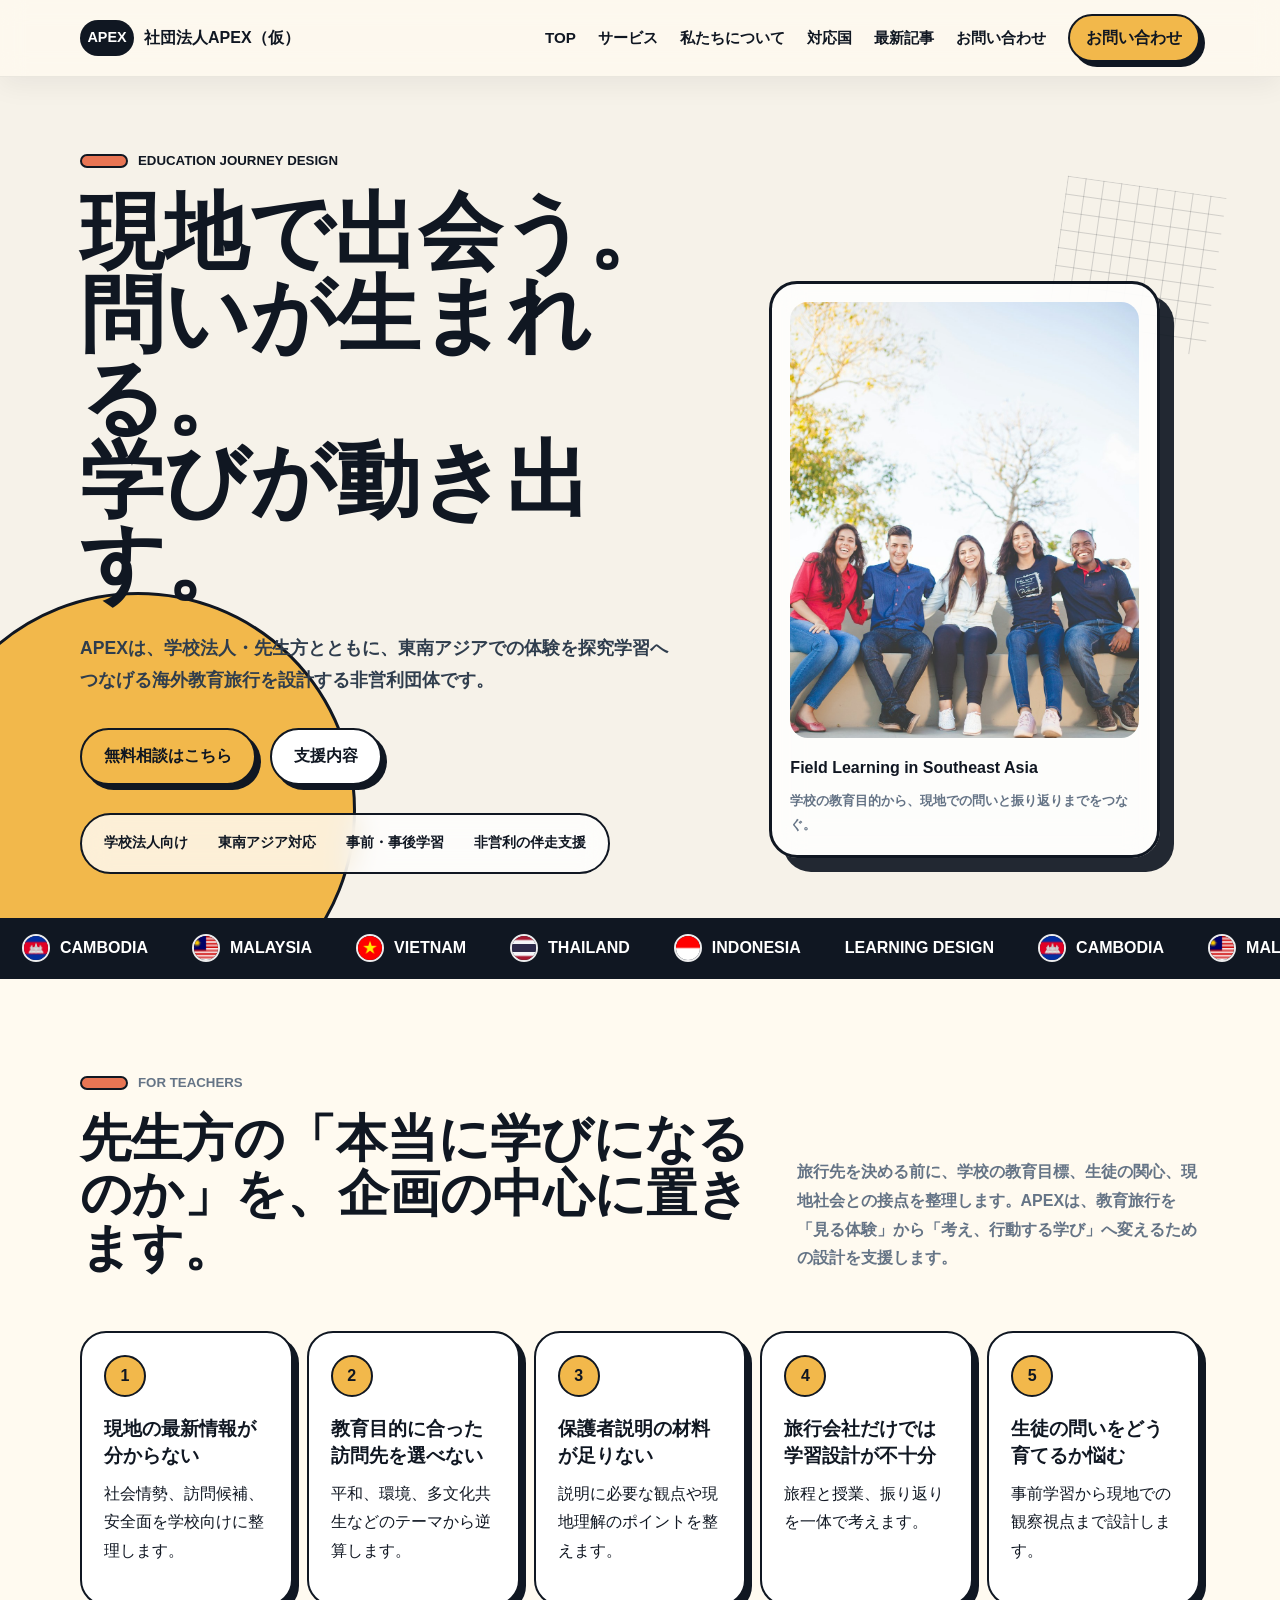
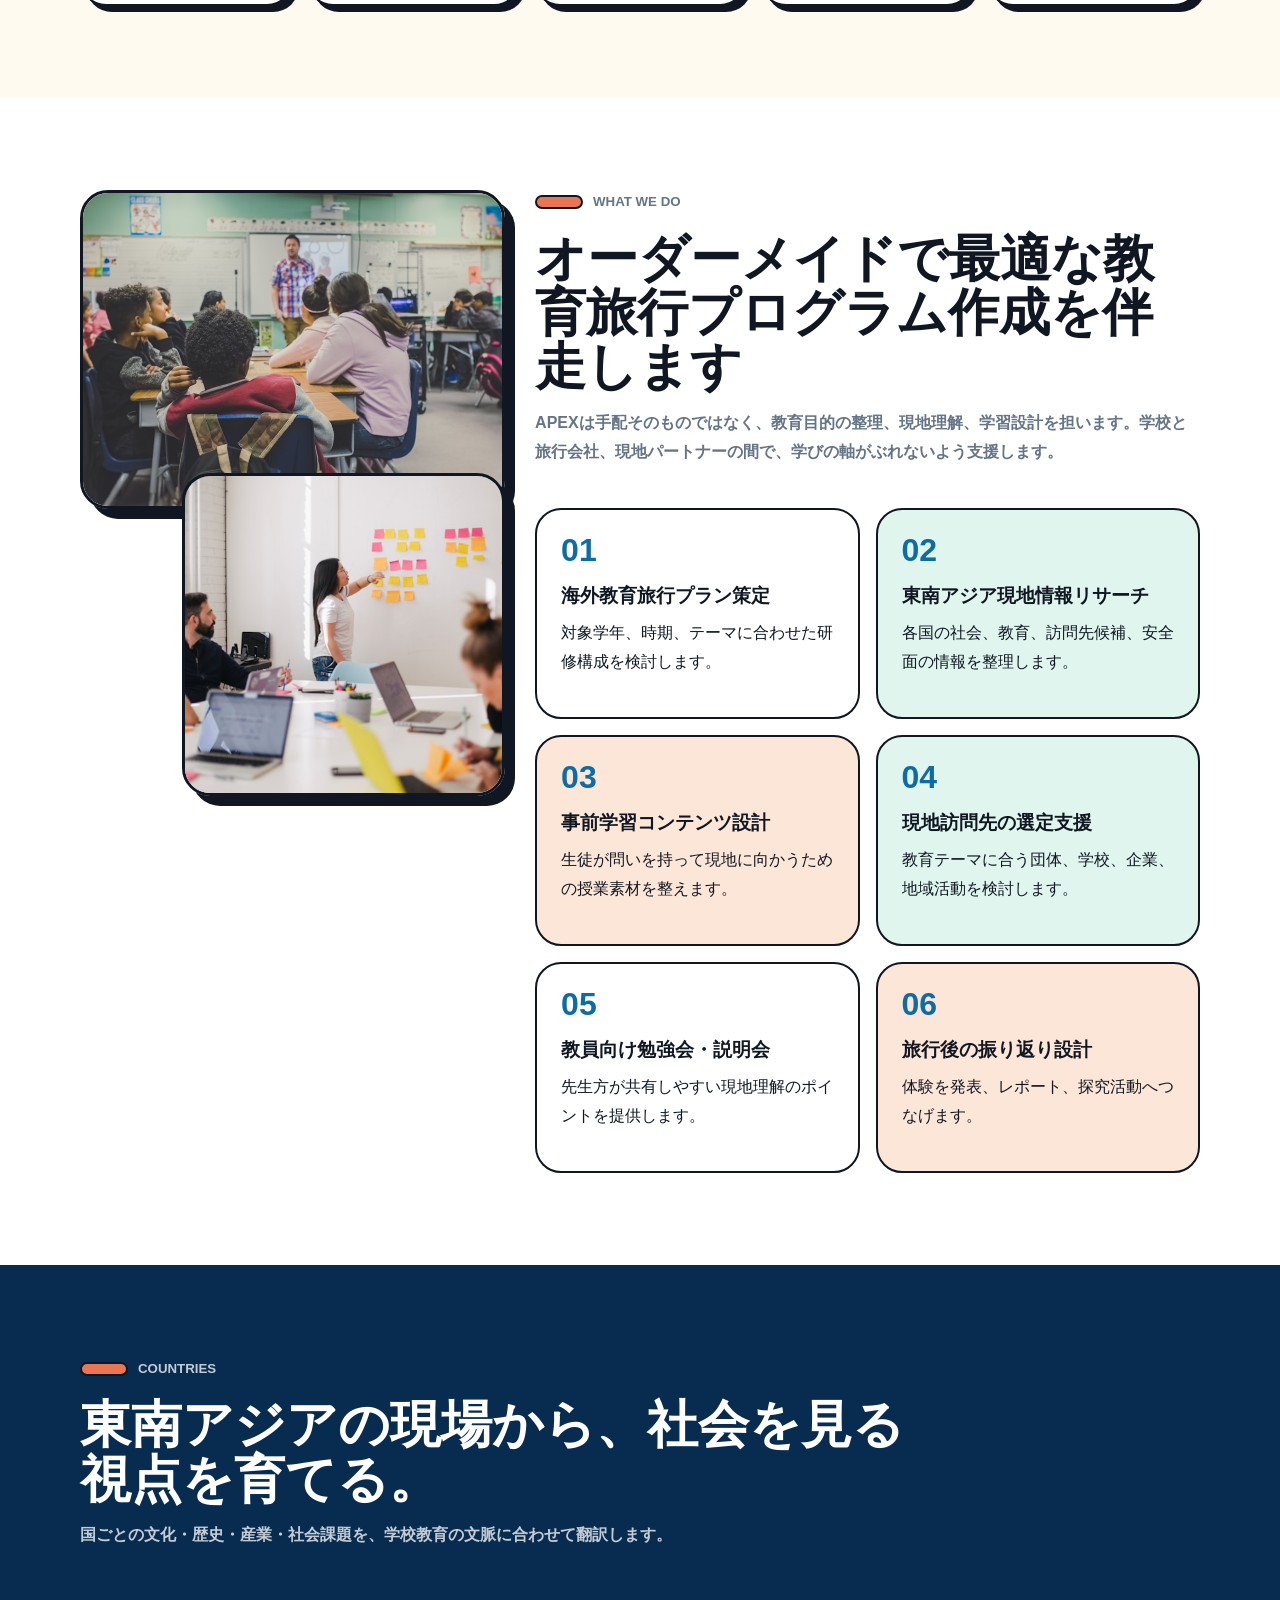
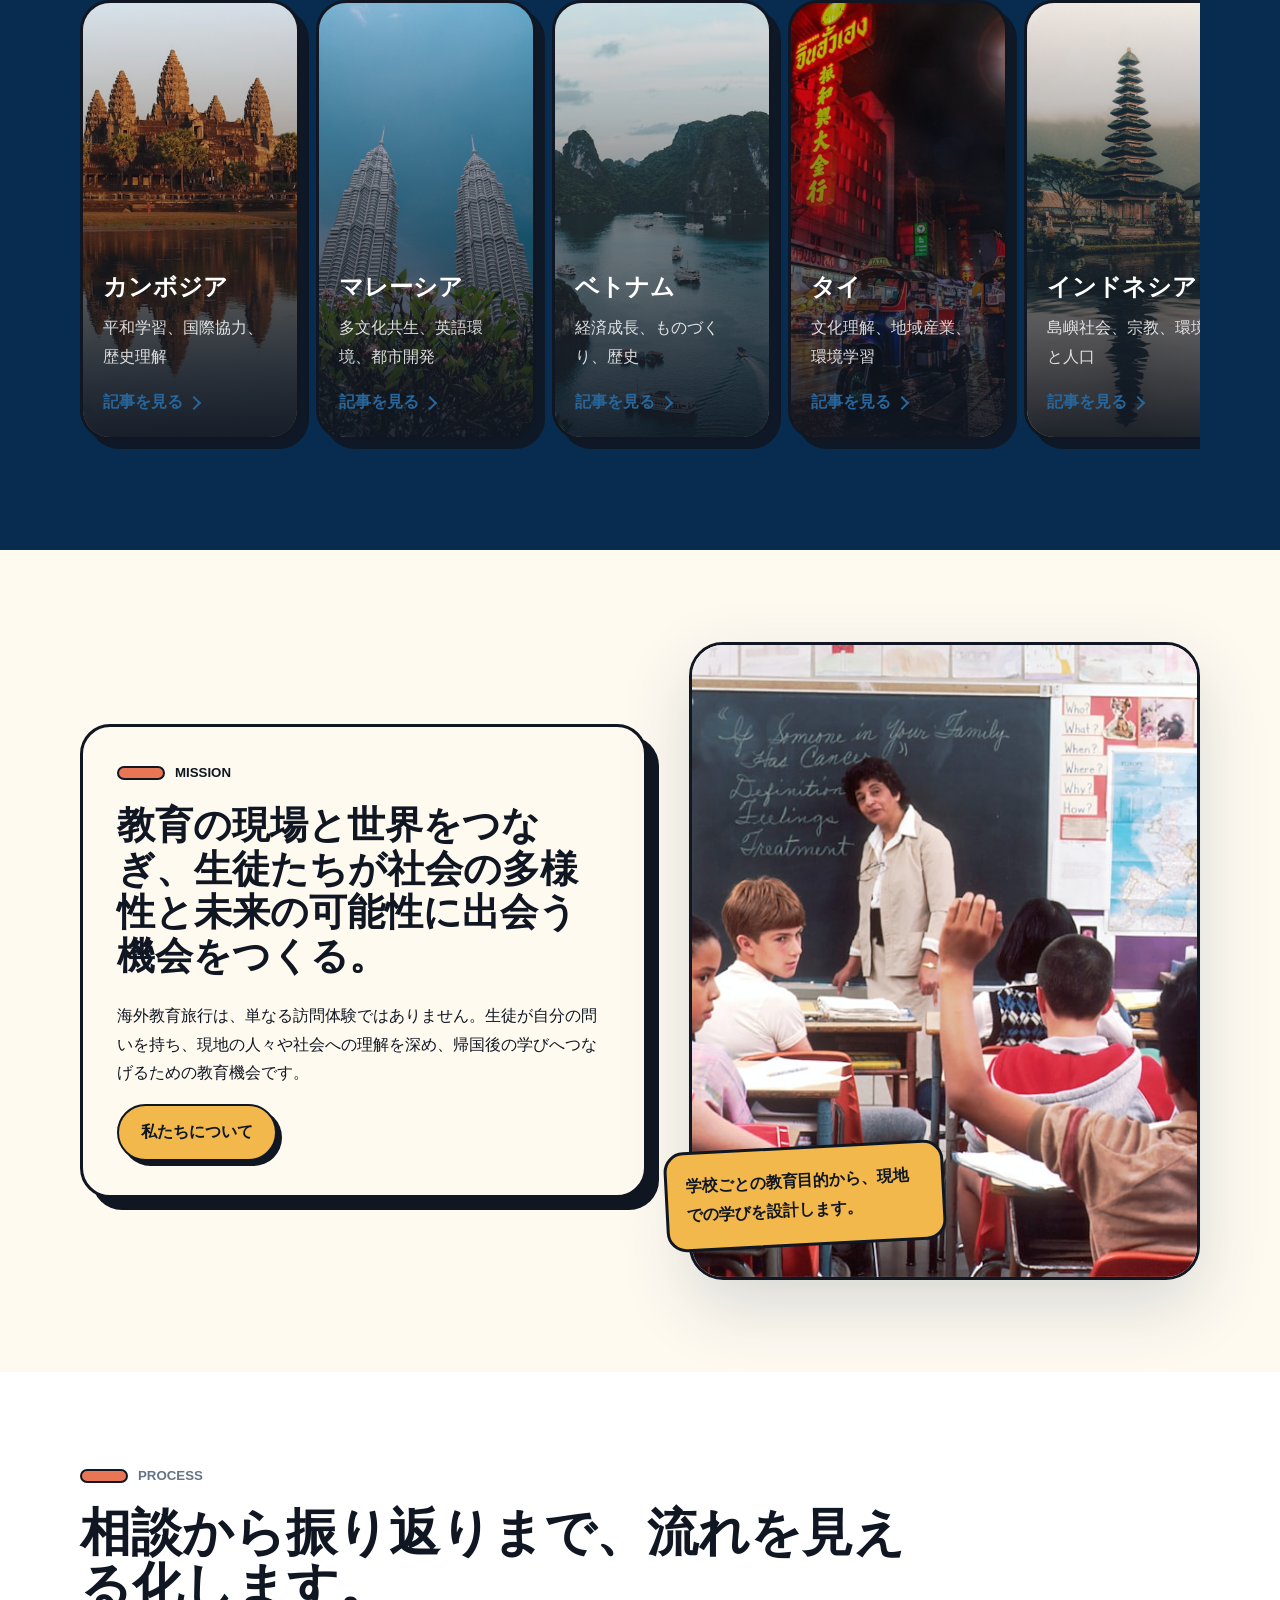
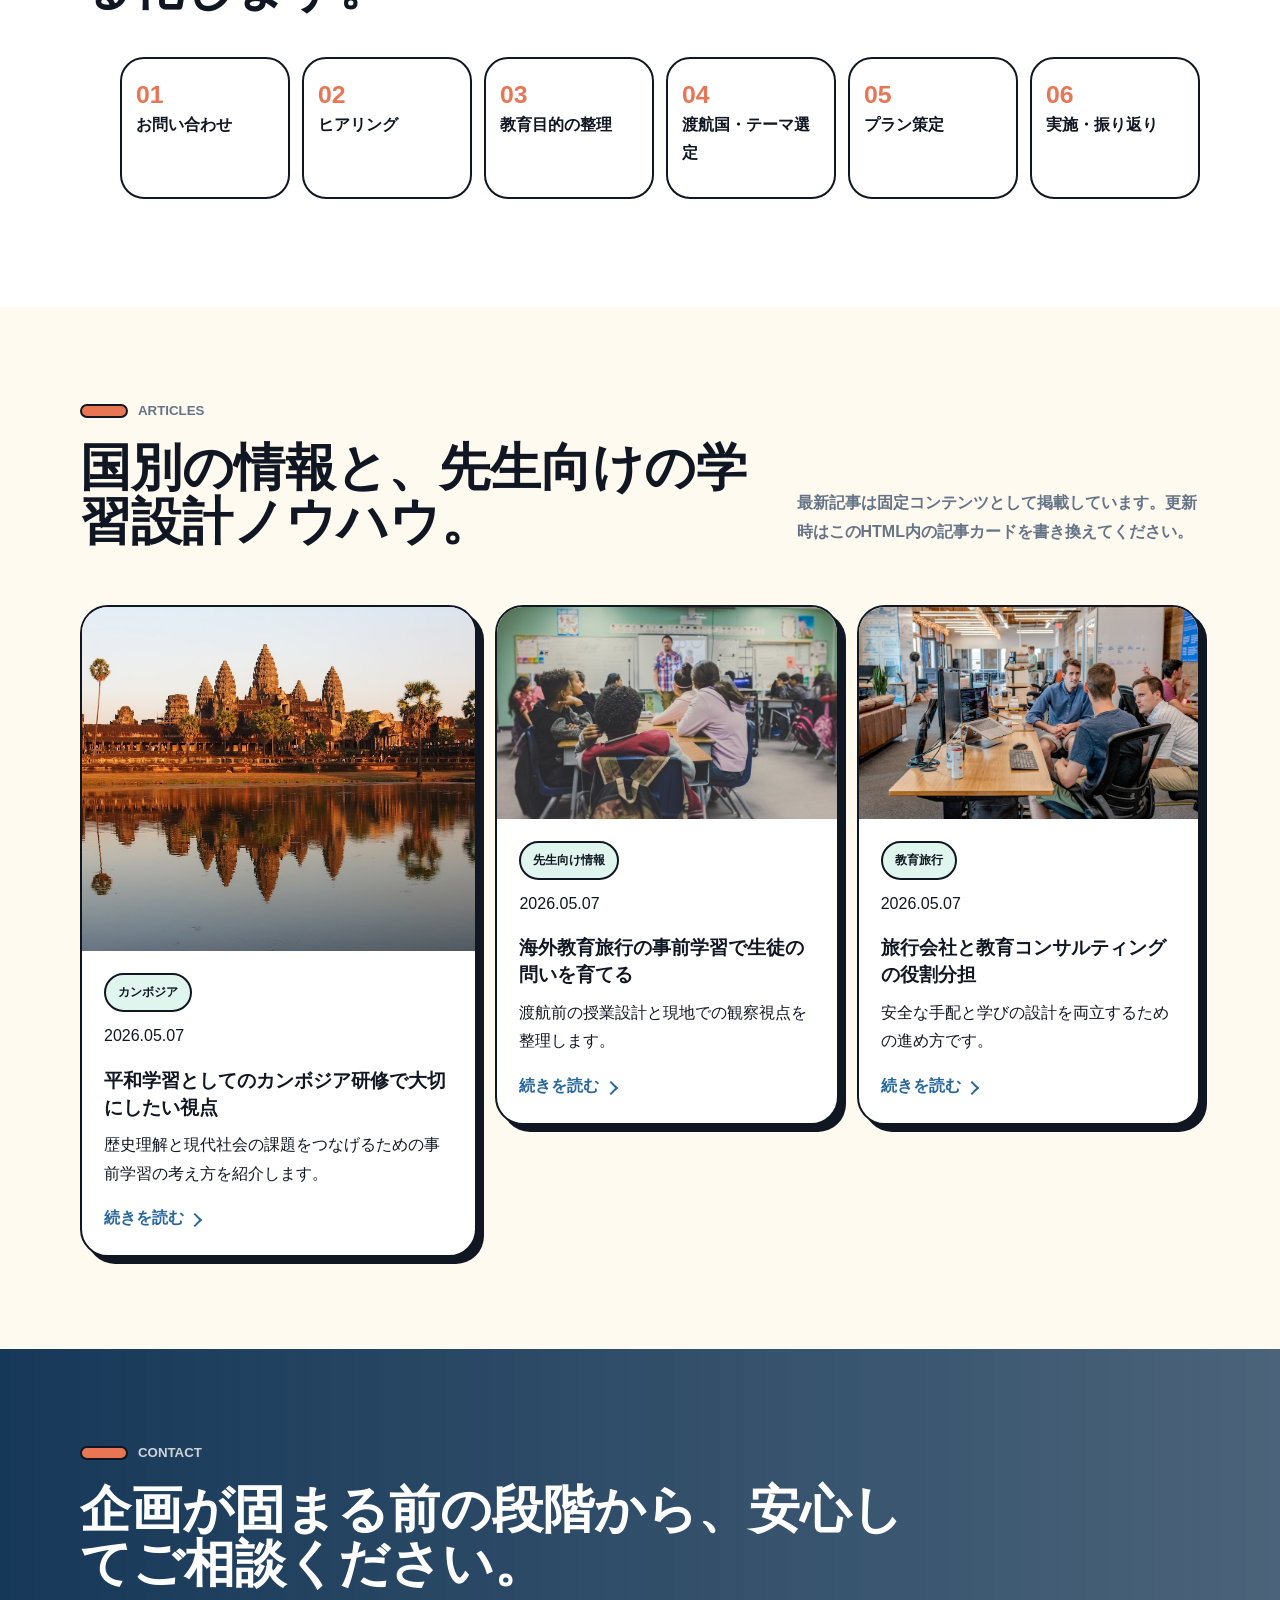
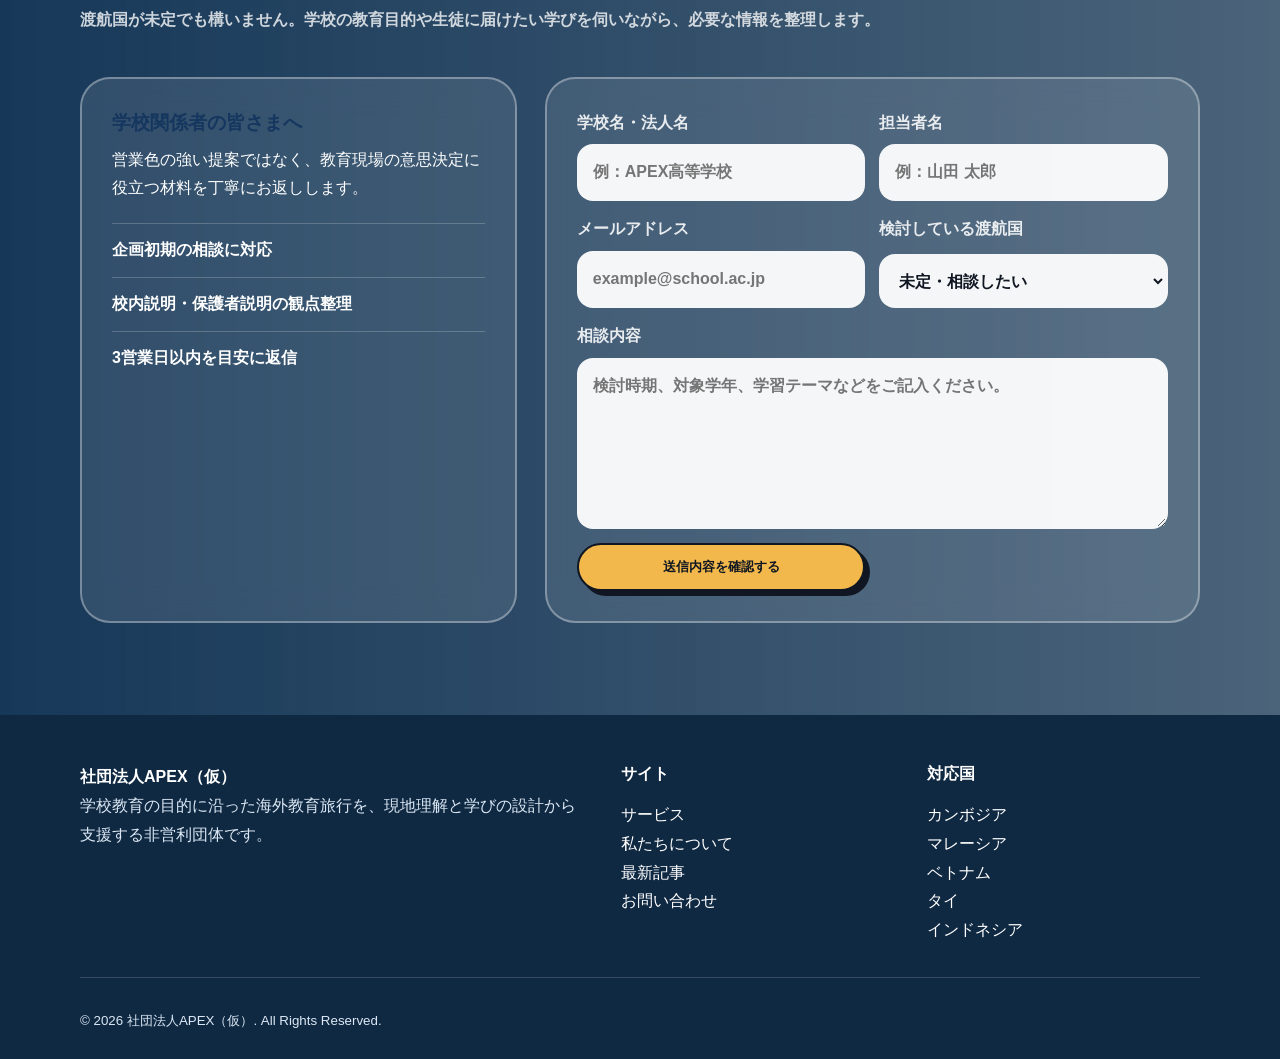
==== index.html @ 4fbd6361 "Rename index.html.html to index.html" ====
<!doctype html>
<html lang="ja">
<head>
  <meta charset="utf-8">
  <meta name="viewport" content="width=device-width, initial-scale=1">
  <title>社団法人APEX（仮） | 海外教育旅行コンサルティング</title>
  <meta name="description" content="社団法人APEX（仮）は、学校法人向けに東南アジアでの海外教育旅行・海外研修の学習設計を支援する非営利団体です。">
  <link rel="stylesheet" href="style.css">
  <link rel="stylesheet" href="assets/css/main.css">
  <link rel="stylesheet" href="assets/css/field.css">
</head>
<body class="field-preview">
  <a class="skip-link" href="#main">本文へ移動</a>
  <header class="site-header">
    <div class="container header-inner">
      <a class="site-brand" href="index.html#top" aria-label="社団法人APEX（仮） TOP">
        <span class="site-brand__mark">APEX</span>
        <span class="site-brand__text">社団法人APEX（仮）</span>
      </a>
      <button class="nav-toggle" type="button" aria-expanded="false" aria-controls="primary-nav" data-nav-toggle>
        <span></span><span></span><span></span>
        <span class="screen-reader-text">メニュー</span>
      </button>
      <nav id="primary-nav" class="primary-nav" aria-label="グローバルナビゲーション" data-primary-nav>
        <ul class="primary-nav__list">
          <li><a href="index.html#top">TOP</a></li>
          <li><a href="index.html#service">サービス</a></li>
          <li><a href="about.html">私たちについて</a></li>
          <li><a href="index.html#countries">対応国</a></li>
          <li><a href="index.html#articles">最新記事</a></li>
          <li><a href="index.html#contact">お問い合わせ</a></li>
        </ul>
        <a class="button button--small" href="index.html#contact">お問い合わせ</a>
      </nav>
    </div>
  </header>

  <main id="main">
    <section id="top" class="field-hero" style="--field-hero-image: url('assets/images/hero-field.jpg');">
      <div class="container field-hero__grid">
        <div>
          <p class="field-kicker">Education Journey Design</p>
          <h1><span>現地で出会う。</span><span>問いが生まれる。</span><span>学びが動き出す。</span></h1>
          <p class="field-hero__lead">APEXは、学校法人・先生方とともに、東南アジアでの体験を探究学習へつなげる海外教育旅行を設計する非営利団体です。</p>
          <div class="field-hero__actions">
            <a class="button" href="#contact">無料相談はこちら</a>
            <a class="button button--secondary" href="#service">支援内容</a>
          </div>
          <div class="field-hero__note" aria-label="支援の特徴">
            <span>学校法人向け</span>
            <span>東南アジア対応</span>
            <span>事前・事後学習</span>
            <span>非営利の伴走支援</span>
          </div>
        </div>
        <figure class="field-hero-card" aria-label="現地学習のイメージ">
          <img src="assets/images/hero-card.jpg" alt="学生が輪になって学び合う様子">
          <figcaption>
            <span>Field Learning in Southeast Asia</span>
            <small>学校の教育目的から、現地での問いと振り返りまでをつなぐ。</small>
          </figcaption>
        </figure>
      </div>
    </section>

    <div class="field-marquee" aria-hidden="true">
      <div class="field-marquee__track">
        <span><img src="assets/images/flag-kh.png" alt="">CAMBODIA</span><span><img src="assets/images/flag-my.png" alt="">MALAYSIA</span><span><img src="assets/images/flag-vn.png" alt="">VIETNAM</span><span><img src="assets/images/flag-th.png" alt="">THAILAND</span><span><img src="assets/images/flag-id.png" alt="">INDONESIA</span><span>LEARNING DESIGN</span>
        <span><img src="assets/images/flag-kh.png" alt="">CAMBODIA</span><span><img src="assets/images/flag-my.png" alt="">MALAYSIA</span><span><img src="assets/images/flag-vn.png" alt="">VIETNAM</span><span><img src="assets/images/flag-th.png" alt="">THAILAND</span><span><img src="assets/images/flag-id.png" alt="">INDONESIA</span><span>LEARNING DESIGN</span>
      </div>
    </div>

    <section class="field-section field-section--paper">
      <div class="container">
        <div class="field-heading field-heading--wide field-reveal">
          <div>
            <p class="field-kicker">For Teachers</p>
            <h2>先生方の「本当に学びになるのか」を、企画の中心に置きます。</h2>
          </div>
          <p>旅行先を決める前に、学校の教育目標、生徒の関心、現地社会との接点を整理します。APEXは、教育旅行を「見る体験」から「考え、行動する学び」へ変えるための設計を支援します。</p>
        </div>
        <div class="field-problem-grid">
          <article class="field-problem field-reveal"><strong>1</strong><h3>現地の最新情報が分からない</h3><p>社会情勢、訪問候補、安全面を学校向けに整理します。</p></article>
          <article class="field-problem field-reveal"><strong>2</strong><h3>教育目的に合った訪問先を選べない</h3><p>平和、環境、多文化共生などのテーマから逆算します。</p></article>
          <article class="field-problem field-reveal"><strong>3</strong><h3>保護者説明の材料が足りない</h3><p>説明に必要な観点や現地理解のポイントを整えます。</p></article>
          <article class="field-problem field-reveal"><strong>4</strong><h3>旅行会社だけでは学習設計が不十分</h3><p>旅程と授業、振り返りを一体で考えます。</p></article>
          <article class="field-problem field-reveal"><strong>5</strong><h3>生徒の問いをどう育てるか悩む</h3><p>事前学習から現地での観察視点まで設計します。</p></article>
        </div>
      </div>
    </section>

    <section id="service" class="field-section field-section--white">
      <div class="container field-service-layout">
        <div class="field-photo-stack field-reveal">
          <img src="assets/images/classroom.jpg" alt="教室で学ぶ生徒たち">
          <img src="assets/images/meeting.jpg" alt="教育旅行の企画会議">
        </div>
        <div>
          <div class="field-heading field-reveal">
            <p class="field-kicker">What We Do</p>
            <h2>オーダーメイドで最適な教育旅行プログラム作成を伴走します</h2>
            <p>APEXは手配そのものではなく、教育目的の整理、現地理解、学習設計を担います。学校と旅行会社、現地パートナーの間で、学びの軸がぶれないよう支援します。</p>
          </div>
          <div class="field-service-grid">
            <article class="field-service field-reveal"><span>01</span><h3>海外教育旅行プラン策定</h3><p>対象学年、時期、テーマに合わせた研修構成を検討します。</p></article>
            <article class="field-service field-reveal"><span>02</span><h3>東南アジア現地情報リサーチ</h3><p>各国の社会、教育、訪問先候補、安全面の情報を整理します。</p></article>
            <article class="field-service field-reveal"><span>03</span><h3>事前学習コンテンツ設計</h3><p>生徒が問いを持って現地に向かうための授業素材を整えます。</p></article>
            <article class="field-service field-reveal"><span>04</span><h3>現地訪問先の選定支援</h3><p>教育テーマに合う団体、学校、企業、地域活動を検討します。</p></article>
            <article class="field-service field-reveal"><span>05</span><h3>教員向け勉強会・説明会</h3><p>先生方が共有しやすい現地理解のポイントを提供します。</p></article>
            <article class="field-service field-reveal"><span>06</span><h3>旅行後の振り返り設計</h3><p>体験を発表、レポート、探究活動へつなげます。</p></article>
          </div>
        </div>
      </div>
    </section>

    <section id="countries" class="field-section field-section--navy">
      <div class="container">
        <div class="field-heading field-reveal">
          <p class="field-kicker">Countries</p>
          <h2>東南アジアの現場から、社会を見る視点を育てる。</h2>
          <p>国ごとの文化・歴史・産業・社会課題を、学校教育の文脈に合わせて翻訳します。</p>
        </div>
        <div class="field-country-grid">
          <article class="field-country field-reveal"><img src="assets/images/cambodia-angkor.jpg" alt="アンコールワットの寺院建築"><div><h3>カンボジア</h3><p>平和学習、国際協力、歴史理解</p><a class="text-link" href="#articles">記事を見る</a></div></article>
          <article class="field-country field-reveal"><img src="assets/images/malaysia-towers.jpg" alt="マレーシア・クアラルンプールのペトロナスツインタワー"><div><h3>マレーシア</h3><p>多文化共生、英語環境、都市開発</p><a class="text-link" href="#articles">記事を見る</a></div></article>
          <article class="field-country field-reveal"><img src="assets/images/vietnam.jpg" alt="ベトナムの街並み"><div><h3>ベトナム</h3><p>経済成長、ものづくり、歴史</p><a class="text-link" href="#articles">記事を見る</a></div></article>
          <article class="field-country field-reveal"><img src="assets/images/thailand.jpg" alt="タイの街並みと寺院"><div><h3>タイ</h3><p>文化理解、地域産業、環境学習</p><a class="text-link" href="#articles">記事を見る</a></div></article>
          <article class="field-country field-reveal"><img src="assets/images/indonesia.jpg" alt="インドネシアの自然景観"><div><h3>インドネシア</h3><p>島嶼社会、宗教、環境と人口</p><a class="text-link" href="#articles">記事を見る</a></div></article>
        </div>
      </div>
    </section>

    <section id="about" class="field-section field-section--paper">
      <div class="container field-story-grid">
        <div class="field-story-copy field-reveal">
          <p class="field-kicker">Mission</p>
          <blockquote>教育の現場と世界をつなぎ、生徒たちが社会の多様性と未来の可能性に出会う機会をつくる。</blockquote>
          <p>海外教育旅行は、単なる訪問体験ではありません。生徒が自分の問いを持ち、現地の人々や社会への理解を深め、帰国後の学びへつなげるための教育機会です。</p>
          <a class="button" href="about.html">私たちについて</a>
        </div>
        <div class="field-story-media field-reveal">
          <img src="assets/images/students-class.jpg" alt="教室で手を挙げる生徒たち">
          <div class="field-story-label">学校ごとの教育目的から、現地での学びを設計します。</div>
        </div>
      </div>
    </section>

    <section class="field-section field-section--white">
      <div class="container">
        <div class="field-heading field-reveal">
          <p class="field-kicker">Process</p>
          <h2>相談から振り返りまで、流れを見える化します。</h2>
        </div>
        <ol class="field-flow">
          <li class="field-reveal">お問い合わせ</li>
          <li class="field-reveal">ヒアリング</li>
          <li class="field-reveal">教育目的の整理</li>
          <li class="field-reveal">渡航国・テーマ選定</li>
          <li class="field-reveal">プラン策定</li>
          <li class="field-reveal">実施・振り返り</li>
        </ol>
      </div>
    </section>

    <section id="articles" class="field-section field-section--paper">
      <div class="container">
        <div class="field-heading field-heading--wide field-reveal">
          <div>
            <p class="field-kicker">Articles</p>
            <h2>国別の情報と、先生向けの学習設計ノウハウ。</h2>
          </div>
          <p>最新記事は固定コンテンツとして掲載しています。更新時はこのHTML内の記事カードを書き換えてください。</p>
        </div>
        <div class="field-article-grid">
          <article class="field-article field-reveal"><img src="assets/images/cambodia-angkor.jpg" alt="アンコールワットの寺院建築"><div class="field-article__body"><span class="field-tag">カンボジア</span><p>2026.05.07</p><h3>平和学習としてのカンボジア研修で大切にしたい視点</h3><p>歴史理解と現代社会の課題をつなげるための事前学習の考え方を紹介します。</p><a class="text-link" href="#">続きを読む</a></div></article>
          <article class="field-article field-reveal"><img src="assets/images/classroom.jpg" alt="教室で学ぶ生徒たち"><div class="field-article__body"><span class="field-tag">先生向け情報</span><p>2026.05.07</p><h3>海外教育旅行の事前学習で生徒の問いを育てる</h3><p>渡航前の授業設計と現地での観察視点を整理します。</p><a class="text-link" href="#">続きを読む</a></div></article>
          <article class="field-article field-reveal"><img src="assets/images/article-meeting.jpg" alt="会議で意見交換する様子"><div class="field-article__body"><span class="field-tag">教育旅行</span><p>2026.05.07</p><h3>旅行会社と教育コンサルティングの役割分担</h3><p>安全な手配と学びの設計を両立するための進め方です。</p><a class="text-link" href="#">続きを読む</a></div></article>
        </div>
      </div>
    </section>

    <section id="contact" class="field-section field-contact" style="--field-contact-image: url('assets/images/contact.jpg');">
      <div class="container">
        <div class="field-heading field-reveal">
          <p class="field-kicker">Contact</p>
          <h2>企画が固まる前の段階から、安心してご相談ください。</h2>
          <p>渡航国が未定でも構いません。学校の教育目的や生徒に届けたい学びを伺いながら、必要な情報を整理します。</p>
        </div>
        <div class="field-contact-grid">
          <aside class="field-contact-note field-reveal">
            <h3>学校関係者の皆さまへ</h3>
            <p>営業色の強い提案ではなく、教育現場の意思決定に役立つ材料を丁寧にお返しします。</p>
            <ul><li>企画初期の相談に対応</li><li>校内説明・保護者説明の観点整理</li><li>3営業日以内を目安に返信</li></ul>
          </aside>
          <form class="field-form field-reveal" action="#" method="post">
            <label>学校名・法人名<input type="text" name="organization" placeholder="例：APEX高等学校"></label>
            <label>担当者名<input type="text" name="name" placeholder="例：山田 太郎"></label>
            <label>メールアドレス<input type="email" name="email" placeholder="example@school.ac.jp"></label>
            <label>検討している渡航国<select name="country"><option>未定・相談したい</option><option>カンボジア</option><option>マレーシア</option><option>ベトナム</option><option>タイ</option><option>インドネシア</option></select></label>
            <label class="form-wide">相談内容<textarea name="message" rows="5" placeholder="検討時期、対象学年、学習テーマなどをご記入ください。"></textarea></label>
            <button class="button" type="submit">送信内容を確認する</button>
          </form>
        </div>
      </div>
    </section>
  </main>

  <footer class="site-footer">
    <div class="container footer-grid">
      <div><a class="footer-brand" href="index.html#top">社団法人APEX（仮）</a><p>学校教育の目的に沿った海外教育旅行を、現地理解と学びの設計から支援する非営利団体です。</p></div>
      <nav aria-label="フッターナビゲーション"><h2>サイト</h2><ul><li><a href="index.html#service">サービス</a></li><li><a href="about.html">私たちについて</a></li><li><a href="index.html#articles">最新記事</a></li><li><a href="index.html#contact">お問い合わせ</a></li></ul></nav>
      <nav aria-label="対応国リンク"><h2>対応国</h2><ul><li><a href="index.html#countries">カンボジア</a></li><li><a href="index.html#countries">マレーシア</a></li><li><a href="index.html#countries">ベトナム</a></li><li><a href="index.html#countries">タイ</a></li><li><a href="index.html#countries">インドネシア</a></li></ul></nav>
    </div>
    <div class="container footer-bottom"><small>&copy; 2026 社団法人APEX（仮）. All Rights Reserved.</small></div>
  </footer>
  <script src="assets/js/main.js"></script>
  <script src="assets/js/field.js"></script>
</body>
</html>
---- style.css ----
/* Static site base file. Main styles are loaded from assets/css/. */
---- assets/css/main.css ----
:root {
  --color-navy: #15365f;
  --color-blue: #27679d;
  --color-sky: #eaf4fb;
  --color-green: #3f7f68;
  --color-gold: #b08a3a;
  --color-ink: #1e293b;
  --color-muted: #64748b;
  --color-line: #d8e1ea;
  --color-bg: #ffffff;
  --color-soft: #f5f8fb;
  --shadow: 0 18px 45px rgba(21, 54, 95, 0.12);
  --radius: 8px;
  --container: 1120px;
}

* {
  box-sizing: border-box;
}

html {
  scroll-behavior: smooth;
}

body {
  margin: 0;
  color: var(--color-ink);
  font-family: "Noto Sans JP", "Hiragino Kaku Gothic ProN", Meiryo, sans-serif;
  line-height: 1.8;
  background: var(--color-bg);
}

img {
  display: block;
  max-width: 100%;
  height: auto;
}

a {
  color: inherit;
}

.container {
  width: min(var(--container), calc(100% - 40px));
  margin-inline: auto;
}

.content-narrow {
  max-width: 820px;
}

.skip-link,
.screen-reader-text {
  position: absolute;
  width: 1px;
  height: 1px;
  padding: 0;
  overflow: hidden;
  clip: rect(0, 0, 0, 0);
  white-space: nowrap;
  border: 0;
}

.skip-link:focus {
  z-index: 1000;
  width: auto;
  height: auto;
  clip: auto;
  top: 12px;
  left: 12px;
  padding: 10px 14px;
  background: #fff;
  border: 2px solid var(--color-blue);
}

.site-header {
  position: sticky;
  top: 0;
  z-index: 50;
  background: rgba(255, 255, 255, 0.94);
  border-bottom: 1px solid rgba(216, 225, 234, 0.9);
  backdrop-filter: blur(12px);
}

.header-inner {
  display: flex;
  align-items: center;
  justify-content: space-between;
  min-height: 76px;
  gap: 24px;
}

.site-brand,
.footer-brand {
  display: inline-flex;
  align-items: center;
  gap: 10px;
  color: var(--color-navy);
  font-weight: 700;
  text-decoration: none;
}

.site-brand__mark {
  display: grid;
  place-items: center;
  width: 54px;
  height: 36px;
  color: #fff;
  background: var(--color-navy);
  border-radius: var(--radius);
  font-size: 0.9rem;
  letter-spacing: 0;
}

.primary-nav {
  display: flex;
  align-items: center;
  gap: 22px;
}

.primary-nav__list {
  display: flex;
  align-items: center;
  gap: 22px;
  padding: 0;
  margin: 0;
  list-style: none;
  font-size: 0.95rem;
  font-weight: 600;
}

.primary-nav a {
  text-decoration: none;
}

.primary-nav a:hover,
.text-link:hover {
  color: var(--color-blue);
}

.nav-toggle {
  display: none;
  width: 44px;
  height: 44px;
  border: 1px solid var(--color-line);
  background: #fff;
  border-radius: var(--radius);
}

.nav-toggle span:not(.screen-reader-text) {
  display: block;
  width: 20px;
  height: 2px;
  margin: 5px auto;
  background: var(--color-navy);
}

.button {
  display: inline-flex;
  align-items: center;
  justify-content: center;
  min-height: 48px;
  padding: 12px 22px;
  color: #fff;
  font-weight: 700;
  text-decoration: none;
  background: var(--color-navy);
  border: 1px solid var(--color-navy);
  border-radius: var(--radius);
  cursor: pointer;
}

.button:hover {
  background: #0f2a4b;
}

.button--secondary {
  color: var(--color-navy);
  background: #fff;
}

.button--small {
  min-height: 42px;
  padding: 8px 16px;
}

.button-row {
  display: flex;
  flex-wrap: wrap;
  gap: 12px;
  margin-top: 30px;
}

.hero {
  padding: 72px 0 56px;
  background: linear-gradient(180deg, #f7fbff 0%, #fff 100%);
}

.hero__grid,
.page-hero__grid,
.split-grid {
  display: grid;
  grid-template-columns: minmax(0, 1.05fr) minmax(320px, 0.95fr);
  align-items: center;
  gap: 52px;
}

.hero h1,
.page-hero h1,
.single-hero h1 {
  margin: 0;
  color: var(--color-navy);
  font-size: clamp(2rem, 4vw, 3.45rem);
  line-height: 1.28;
}

.hero p,
.page-hero p {
  max-width: 700px;
  color: var(--color-muted);
}

.hero__visual img,
.page-hero img,
.split-grid img {
  width: 100%;
  border-radius: var(--radius);
  box-shadow: var(--shadow);
}

.eyebrow {
  margin: 0 0 10px;
  color: var(--color-green);
  font-size: 0.78rem;
  font-weight: 800;
  letter-spacing: 0;
  text-transform: uppercase;
}

.section {
  padding: 76px 0;
}

.section--soft {
  background: var(--color-soft);
}

.section--pale {
  background: var(--color-sky);
}

.section-heading {
  max-width: 760px;
  margin-bottom: 34px;
}

.section-heading--row {
  display: flex;
  align-items: end;
  justify-content: space-between;
  gap: 20px;
  max-width: none;
}

h2 {
  margin: 0 0 16px;
  color: var(--color-navy);
  font-size: clamp(1.55rem, 2.7vw, 2.25rem);
  line-height: 1.35;
}

h3 {
  margin: 0 0 10px;
  color: var(--color-navy);
  line-height: 1.45;
}

p {
  margin: 0 0 1rem;
}

.issue-grid,
.country-grid,
.post-grid,
.card-grid {
  display: grid;
  gap: 20px;
}

.issue-grid {
  grid-template-columns: repeat(5, 1fr);
}

.country-grid,
.post-grid {
  grid-template-columns: repeat(3, 1fr);
}

.card-grid--three {
  grid-template-columns: repeat(3, 1fr);
}

.issue-card,
.service-card,
.country-card,
.post-card,
.cta-box,
.contact-note,
.contact-form {
  background: #fff;
  border: 1px solid var(--color-line);
  border-radius: var(--radius);
}

.issue-card {
  padding: 18px;
  color: var(--color-navy);
  font-weight: 700;
}

.service-card,
.country-card {
  padding: 26px;
}

.service-card {
  border-top: 4px solid var(--color-blue);
}

.country-card {
  border-top: 4px solid var(--color-green);
}

.text-link {
  display: inline-flex;
  color: var(--color-blue);
  font-weight: 700;
  text-decoration: none;
}

.text-link::after {
  content: "";
  width: 0.5em;
  height: 0.5em;
  margin: 0.65em 0 0 0.4em;
  border-top: 2px solid currentColor;
  border-right: 2px solid currentColor;
  transform: rotate(45deg);
}

.split-section {
  overflow: hidden;
}

.post-card {
  overflow: hidden;
}

.post-card__image,
.post-card > img {
  display: block;
  aspect-ratio: 16 / 10;
  background: var(--color-sky);
}

.post-card__image img,
.post-card > img {
  width: 100%;
  height: 100%;
  object-fit: cover;
}

.post-card__body {
  padding: 22px;
}

.post-card__meta {
  display: flex;
  flex-wrap: wrap;
  gap: 8px 14px;
  align-items: center;
  margin-bottom: 10px;
  color: var(--color-muted);
  font-size: 0.88rem;
}

.post-card__meta a,
.post-card__meta span {
  color: var(--color-green);
  font-weight: 700;
  text-decoration: none;
}

.post-card__title a {
  text-decoration: none;
}

.cta-section {
  padding: 76px 0;
  background: var(--color-navy);
}

.cta-box {
  max-width: 920px;
  padding: 42px;
}

.page-hero,
.single-hero {
  padding: 70px 0;
  background: linear-gradient(180deg, #f4f9fd 0%, #fff 100%);
}

.page-hero--compact {
  padding: 62px 0 48px;
}

.pill-list {
  display: flex;
  flex-wrap: wrap;
  gap: 12px;
}

.pill-list span,
.category-filter a {
  display: inline-flex;
  padding: 9px 14px;
  color: var(--color-navy);
  font-weight: 700;
  text-decoration: none;
  background: #fff;
  border: 1px solid var(--color-line);
  border-radius: 999px;
}

.flow-list {
  display: grid;
  grid-template-columns: repeat(6, 1fr);
  gap: 14px;
  padding: 0;
  margin: 0;
  list-style: none;
  counter-reset: flow;
}

.flow-list li {
  position: relative;
  padding: 48px 16px 18px;
  background: #fff;
  border: 1px solid var(--color-line);
  border-radius: var(--radius);
  font-weight: 700;
}

.flow-list li::before {
  counter-increment: flow;
  content: counter(flow, decimal-leading-zero);
  position: absolute;
  top: 14px;
  left: 16px;
  color: var(--color-gold);
  font-weight: 800;
}

.faq-list {
  display: grid;
  gap: 12px;
}

.faq-list details {
  padding: 18px 20px;
  background: #fff;
  border: 1px solid var(--color-line);
  border-radius: var(--radius);
}

.faq-list summary {
  color: var(--color-navy);
  font-weight: 700;
  cursor: pointer;
}

.rich-text h2 {
  margin-top: 46px;
}

.rich-text h2:first-child {
  margin-top: 0;
}

.rich-text blockquote {
  margin: 24px 0;
  padding: 22px 26px;
  color: var(--color-navy);
  font-size: 1.18rem;
  font-weight: 700;
  background: var(--color-sky);
  border-left: 5px solid var(--color-green);
}

.info-table {
  width: 100%;
  border-collapse: collapse;
  background: #fff;
  border: 1px solid var(--color-line);
}

.info-table th,
.info-table td {
  padding: 16px;
  text-align: left;
  border-bottom: 1px solid var(--color-line);
  vertical-align: top;
}

.info-table th {
  width: 28%;
  color: var(--color-navy);
  background: #f7fafc;
}

.archive-tools {
  display: grid;
  gap: 18px;
  margin-bottom: 30px;
}

.category-filter {
  display: flex;
  flex-wrap: wrap;
  gap: 10px;
}

.search-form {
  display: flex;
  max-width: 520px;
  gap: 8px;
}

.search-field,
.contact-form input,
.contact-form select,
.contact-form textarea {
  width: 100%;
  min-height: 46px;
  padding: 10px 12px;
  color: var(--color-ink);
  font: inherit;
  background: #fff;
  border: 1px solid var(--color-line);
  border-radius: var(--radius);
}

.search-form button {
  min-width: 82px;
  color: #fff;
  font-weight: 700;
  background: var(--color-navy);
  border: 0;
  border-radius: var(--radius);
}

.single-featured img {
  width: 100%;
  max-height: 520px;
  object-fit: cover;
  border-radius: var(--radius);
  box-shadow: var(--shadow);
}

.single-article .rich-text {
  padding: 52px 0 82px;
}

.contact-layout {
  display: grid;
  grid-template-columns: 0.8fr 1.2fr;
  gap: 28px;
  align-items: start;
}

.contact-note,
.contact-form {
  padding: 28px;
}

.contact-form {
  display: grid;
  gap: 18px;
}

.contact-form label {
  display: grid;
  gap: 7px;
  color: var(--color-navy);
  font-weight: 700;
}

.contact-form label span {
  color: var(--color-gold);
  font-size: 0.8rem;
}

.checkbox-label {
  grid-template-columns: auto 1fr;
  align-items: center;
  color: var(--color-ink) !important;
}

.checkbox-label input {
  width: 18px;
  min-height: 18px;
}

.form-help {
  color: var(--color-muted);
  font-size: 0.88rem;
}

.site-footer {
  padding: 48px 0 24px;
  color: #dbe8f4;
  background: #102943;
}

.footer-grid {
  display: grid;
  grid-template-columns: 1.3fr 0.7fr 0.7fr;
  gap: 34px;
}

.site-footer a {
  color: #fff;
  text-decoration: none;
}

.site-footer h2 {
  color: #fff;
  font-size: 1rem;
}

.site-footer ul {
  padding: 0;
  margin: 0;
  list-style: none;
}

.footer-bottom {
  padding-top: 28px;
  margin-top: 32px;
  border-top: 1px solid rgba(255, 255, 255, 0.16);
}

.nav-links,
.pagination {
  margin-top: 34px;
}

@media (max-width: 980px) {
  .nav-toggle {
    display: block;
  }

  .primary-nav {
    position: absolute;
    top: 76px;
    left: 0;
    right: 0;
    display: none;
    flex-direction: column;
    align-items: stretch;
    padding: 18px 20px 24px;
    background: #fff;
    border-bottom: 1px solid var(--color-line);
  }

  .primary-nav.is-open {
    display: flex;
  }

  .primary-nav__list {
    flex-direction: column;
    align-items: stretch;
    gap: 0;
  }

  .primary-nav__list a {
    display: block;
    padding: 13px 0;
    border-bottom: 1px solid var(--color-line);
  }

  .hero__grid,
  .page-hero__grid,
  .split-grid,
  .contact-layout {
    grid-template-columns: 1fr;
  }

  .issue-grid {
    grid-template-columns: repeat(2, 1fr);
  }

  .country-grid,
  .post-grid,
  .card-grid--three,
  .footer-grid {
    grid-template-columns: repeat(2, 1fr);
  }

  .flow-list {
    grid-template-columns: repeat(3, 1fr);
  }
}

@media (max-width: 640px) {
  .container {
    width: min(100% - 28px, var(--container));
  }

  .hero,
  .section,
  .cta-section,
  .page-hero {
    padding: 48px 0;
  }

  .header-inner {
    min-height: 68px;
  }

  .primary-nav {
    top: 68px;
  }

  .site-brand__text {
    font-size: 0.9rem;
  }

  .issue-grid,
  .country-grid,
  .post-grid,
  .card-grid--three,
  .footer-grid,
  .flow-list {
    grid-template-columns: 1fr;
  }

  .section-heading--row {
    align-items: start;
    flex-direction: column;
  }

  .cta-box,
  .contact-note,
  .contact-form {
    padding: 22px;
  }

  .search-form {
    flex-direction: column;
  }

  .info-table th,
  .info-table td {
    display: block;
    width: 100%;
  }
}
---- assets/css/field.css ----
:root {
  --field-ink: #101722;
  --field-navy: #082c4f;
  --field-blue: #0d6ca8;
  --field-teal: #12836f;
  --field-mint: #dff5ed;
  --field-sun: #f2b84b;
  --field-coral: #e87554;
  --field-paper: #fffaf0;
  --field-bg: #f6f2e9;
  --field-white: #ffffff;
  --field-muted: #657486;
  --field-line: rgba(16, 23, 34, 0.12);
  --field-shadow: 0 26px 70px rgba(8, 44, 79, 0.16);
  --field-radius: 18px;
}

body.field-preview {
  overflow-x: hidden;
  color: var(--field-ink);
  background: var(--field-bg);
}

.field-preview .site-header {
  background: rgba(255, 250, 240, 0.78);
  border-bottom: 1px solid rgba(16, 23, 34, 0.08);
  box-shadow: 0 8px 28px rgba(16, 23, 34, 0.06);
}

.field-preview .site-brand__mark {
  background: var(--field-ink);
  border-radius: 999px;
}

.field-preview .site-brand,
.field-preview .primary-nav a {
  color: var(--field-ink);
}

.field-preview .button {
  gap: 8px;
  color: var(--field-ink);
  background: var(--field-sun);
  border: 2px solid var(--field-ink);
  border-radius: 999px;
  box-shadow: 5px 5px 0 var(--field-ink);
  transition: transform 0.2s ease, box-shadow 0.2s ease;
}

.field-preview .button:hover {
  color: var(--field-ink);
  background: #ffd36f;
  transform: translate(3px, 3px);
  box-shadow: 2px 2px 0 var(--field-ink);
}

.field-preview .button--secondary {
  background: var(--field-white);
}

.field-hero {
  position: relative;
  min-height: calc(100vh - 76px);
  padding: 72px 0 44px;
  overflow: hidden;
  isolation: isolate;
  background:
    linear-gradient(90deg, rgba(246, 242, 233, 0.98) 0%, rgba(246, 242, 233, 0.9) 39%, rgba(246, 242, 233, 0.12) 100%),
    var(--field-hero-image) center / cover;
}

.field-hero::before {
  position: absolute;
  inset: auto auto -110px -80px;
  width: 430px;
  height: 430px;
  content: "";
  background: var(--field-sun);
  border: 3px solid var(--field-ink);
  border-radius: 50%;
  z-index: -1;
}

.field-hero::after {
  position: absolute;
  top: 13%;
  right: 5%;
  width: 160px;
  height: 160px;
  content: "";
  background:
    linear-gradient(90deg, rgba(16, 23, 34, 0.16) 1px, transparent 1px),
    linear-gradient(rgba(16, 23, 34, 0.16) 1px, transparent 1px);
  background-size: 18px 18px;
  transform: rotate(8deg);
  z-index: -1;
}

.field-hero__grid {
  display: grid;
  grid-template-columns: minmax(0, 0.92fr) minmax(360px, 0.72fr);
  gap: 48px;
  align-items: end;
}

.field-kicker {
  display: inline-flex;
  align-items: center;
  gap: 10px;
  margin: 0 0 18px;
  color: var(--field-ink);
  font-size: 0.83rem;
  font-weight: 900;
  text-transform: uppercase;
}

.field-kicker::before {
  width: 44px;
  height: 10px;
  content: "";
  background: var(--field-coral);
  border: 2px solid var(--field-ink);
  border-radius: 999px;
}

.field-hero h1 {
  max-width: 860px;
  margin: 0;
  color: var(--field-ink);
  font-size: clamp(2.6rem, 6.6vw, 6.9rem);
  font-weight: 900;
  line-height: 0.98;
}

.field-hero h1 span {
  display: block;
}

.field-hero__lead {
  max-width: 650px;
  margin: 28px 0 0;
  color: #2f3d4d;
  font-size: 1.1rem;
  font-weight: 600;
}

.field-hero__actions {
  display: flex;
  flex-wrap: wrap;
  gap: 14px;
  margin-top: 32px;
}

.field-hero__note {
  display: inline-flex;
  flex-wrap: wrap;
  gap: 10px;
  padding: 12px;
  margin-top: 28px;
  background: rgba(255, 255, 255, 0.78);
  border: 2px solid var(--field-ink);
  border-radius: 999px;
  backdrop-filter: blur(14px);
}

.field-hero__note span {
  padding: 4px 10px;
  color: var(--field-ink);
  font-size: 0.86rem;
  font-weight: 800;
}

.field-hero-card {
  position: relative;
  padding: 18px;
  background: rgba(255, 255, 255, 0.8);
  border: 3px solid var(--field-ink);
  border-radius: 28px;
  box-shadow: 14px 14px 0 rgba(16, 23, 34, 0.92);
  backdrop-filter: blur(16px);
  animation: fieldFloat 5.8s ease-in-out infinite;
}

.field-hero-card img {
  width: 100%;
  aspect-ratio: 4 / 5;
  object-fit: cover;
  border-radius: 18px;
}

.field-hero-card figcaption {
  display: grid;
  gap: 6px;
  padding-top: 16px;
  font-weight: 800;
}

.field-hero-card small {
  color: var(--field-muted);
  font-weight: 700;
}

.field-marquee {
  overflow: hidden;
  color: var(--field-white);
  background: var(--field-ink);
  border-block: 3px solid var(--field-ink);
}

.field-marquee__track {
  display: flex;
  width: max-content;
  animation: fieldMarquee 28s linear infinite;
}

.field-marquee span {
  display: inline-flex;
  align-items: center;
  gap: 10px;
  padding: 13px 22px;
  font-weight: 900;
  white-space: nowrap;
}

.field-marquee img {
  width: 28px;
  height: 28px;
  object-fit: cover;
  border: 2px solid rgba(255, 255, 255, 0.92);
  border-radius: 50%;
}

.field-section {
  position: relative;
  padding: 92px 0;
}

.field-section--white {
  background: #fff;
}

.field-section--navy {
  color: #fff;
  background: var(--field-navy);
}

.field-section--paper {
  background: var(--field-paper);
}

.field-heading {
  max-width: 840px;
  margin-bottom: 42px;
}

.field-heading--wide {
  max-width: none;
  display: grid;
  grid-template-columns: minmax(0, 0.8fr) minmax(280px, 0.48fr);
  gap: 44px;
  align-items: end;
}

.field-heading h2 {
  margin: 0 0 14px;
  color: inherit;
  font-size: clamp(2rem, 4vw, 4.3rem);
  font-weight: 900;
  line-height: 1.06;
}

.field-heading p {
  color: var(--field-muted);
  font-weight: 600;
}

.field-section--navy .field-heading p {
  color: rgba(255, 255, 255, 0.76);
}

.field-problem-grid {
  display: grid;
  grid-template-columns: repeat(5, 1fr);
  gap: 14px;
}

.field-problem {
  min-height: 250px;
  padding: 22px;
  background: #fff;
  border: 2px solid var(--field-ink);
  border-radius: 26px;
  box-shadow: 6px 6px 0 var(--field-ink);
  transition: transform 0.22s ease, box-shadow 0.22s ease;
}

.field-problem:hover {
  transform: translate(4px, 4px);
  box-shadow: 2px 2px 0 var(--field-ink);
}

.field-problem strong {
  display: inline-grid;
  place-items: center;
  width: 42px;
  height: 42px;
  margin-bottom: 18px;
  color: var(--field-ink);
  background: var(--field-sun);
  border: 2px solid var(--field-ink);
  border-radius: 999px;
}

.field-problem h3,
.field-service h3,
.field-country h3,
.field-story h3,
.field-article h3 {
  color: inherit;
  font-weight: 900;
}

.field-service-layout {
  display: grid;
  grid-template-columns: 0.78fr 1.22fr;
  gap: 30px;
  align-items: start;
}

.field-photo-stack {
  position: sticky;
  top: 104px;
  display: grid;
  gap: 18px;
}

.field-photo-stack img {
  width: 100%;
  object-fit: cover;
  border: 3px solid var(--field-ink);
  border-radius: 28px;
  box-shadow: 10px 10px 0 var(--field-ink);
}

.field-photo-stack img:first-child {
  aspect-ratio: 4 / 3;
}

.field-photo-stack img:last-child {
  width: 76%;
  aspect-ratio: 1 / 1;
  justify-self: end;
  margin-top: -54px;
}

.field-service-grid {
  display: grid;
  grid-template-columns: repeat(2, 1fr);
  gap: 16px;
}

.field-service {
  padding: 24px;
  color: var(--field-ink);
  background: #fff;
  border: 2px solid var(--field-ink);
  border-radius: 26px;
}

.field-service:nth-child(2n) {
  background: var(--field-mint);
}

.field-service:nth-child(3n) {
  background: #fce6d7;
}

.field-service span {
  display: block;
  margin-bottom: 16px;
  color: var(--field-blue);
  font-size: 2rem;
  font-weight: 900;
  line-height: 1;
}

.field-country-grid {
  display: grid;
  grid-template-columns: repeat(5, minmax(220px, 1fr));
  gap: 16px;
  overflow-x: auto;
  padding: 8px 0 18px;
}

.field-country {
  position: relative;
  min-height: 440px;
  overflow: hidden;
  color: #fff;
  background: var(--field-ink);
  border: 3px solid var(--field-ink);
  border-radius: 30px;
  box-shadow: 9px 9px 0 rgba(16, 23, 34, 0.9);
}

.field-country img {
  width: 100%;
  height: 100%;
  object-fit: cover;
  transition: transform 0.55s ease;
}

.field-country:hover img {
  transform: scale(1.07);
}

.field-country::after {
  position: absolute;
  inset: 0;
  content: "";
  background: linear-gradient(180deg, rgba(16, 23, 34, 0.05), rgba(16, 23, 34, 0.9));
}

.field-country div {
  position: absolute;
  left: 20px;
  right: 20px;
  bottom: 20px;
  z-index: 1;
}

.field-country h3 {
  color: #fff;
  font-size: 1.48rem;
}

.field-country p {
  color: rgba(255, 255, 255, 0.84);
}

.field-story-grid {
  display: grid;
  grid-template-columns: minmax(0, 1fr) minmax(320px, 0.9fr);
  gap: 42px;
  align-items: center;
}

.field-story-copy {
  padding: 34px;
  background: var(--field-paper);
  border: 3px solid var(--field-ink);
  border-radius: 30px;
  box-shadow: 12px 12px 0 var(--field-ink);
}

.field-story-copy blockquote {
  margin: 0 0 24px;
  color: var(--field-ink);
  font-size: clamp(1.6rem, 3vw, 3.3rem);
  font-weight: 900;
  line-height: 1.14;
}

.field-story-media {
  position: relative;
}

.field-story-media img {
  width: 100%;
  aspect-ratio: 4 / 5;
  object-fit: cover;
  border: 3px solid var(--field-ink);
  border-radius: 34px;
  box-shadow: var(--field-shadow);
}

.field-story-label {
  position: absolute;
  left: -24px;
  bottom: 34px;
  max-width: 280px;
  padding: 18px;
  color: var(--field-ink);
  font-weight: 900;
  background: var(--field-sun);
  border: 3px solid var(--field-ink);
  border-radius: 20px;
  transform: rotate(-3deg);
}

.field-flow {
  display: grid;
  grid-template-columns: repeat(6, 1fr);
  gap: 12px;
  counter-reset: flow;
}

.field-flow li {
  position: relative;
  min-height: 142px;
  padding: 52px 14px 16px;
  color: var(--field-ink);
  font-weight: 900;
  list-style: none;
  background: #fff;
  border: 2px solid var(--field-ink);
  border-radius: 24px;
}

.field-flow li::before {
  position: absolute;
  top: 14px;
  left: 14px;
  counter-increment: flow;
  content: "0" counter(flow);
  color: var(--field-coral);
  font-size: 1.55rem;
}

.field-article-grid {
  display: grid;
  grid-template-columns: 1.1fr 0.95fr 0.95fr;
  gap: 18px;
}

.field-article {
  overflow: hidden;
  background: #fff;
  border: 2px solid var(--field-ink);
  border-radius: 28px;
  box-shadow: 7px 7px 0 var(--field-ink);
}

.field-article:first-child {
  grid-row: span 2;
}

.field-article img {
  width: 100%;
  aspect-ratio: 16 / 10;
  object-fit: cover;
}

.field-article:first-child img {
  aspect-ratio: 16 / 14;
}

.field-article__body {
  padding: 22px;
}

.field-tag {
  display: inline-flex;
  padding: 6px 12px;
  margin-bottom: 10px;
  color: var(--field-ink);
  font-size: 0.78rem;
  font-weight: 900;
  background: var(--field-mint);
  border: 2px solid var(--field-ink);
  border-radius: 999px;
}

.field-contact {
  position: relative;
  overflow: hidden;
  color: #fff;
  background:
    linear-gradient(90deg, rgba(8, 44, 79, 0.94), rgba(8, 44, 79, 0.72)),
    var(--field-contact-image) center / cover;
}

.field-contact .field-heading p {
  color: rgba(255, 255, 255, 0.78);
}

.field-contact-grid {
  display: grid;
  grid-template-columns: 0.8fr 1.2fr;
  gap: 28px;
}

.field-contact-note,
.field-form {
  padding: 30px;
  color: #fff;
  background: rgba(255, 255, 255, 0.1);
  border: 2px solid rgba(255, 255, 255, 0.34);
  border-radius: 30px;
  backdrop-filter: blur(18px);
}

.field-contact-note ul {
  padding: 0;
  margin: 20px 0 0;
  list-style: none;
}

.field-contact-note li {
  padding: 12px 0;
  font-weight: 800;
  border-top: 1px solid rgba(255, 255, 255, 0.2);
}

.field-form {
  display: grid;
  grid-template-columns: repeat(2, 1fr);
  gap: 14px;
}

.field-form label {
  display: grid;
  gap: 7px;
  color: rgba(255, 255, 255, 0.88);
  font-weight: 800;
}

.field-form .form-wide {
  grid-column: 1 / -1;
}

.field-form input,
.field-form select,
.field-form textarea {
  width: 100%;
  min-height: 50px;
  padding: 12px 14px;
  color: var(--field-ink);
  font: inherit;
  background: rgba(255, 255, 255, 0.94);
  border: 2px solid transparent;
  border-radius: 16px;
}

.field-form textarea {
  resize: vertical;
}

.field-reveal {
  opacity: 0;
  transform: translateY(28px);
  transition: opacity 0.7s ease, transform 0.7s ease;
}

.field-reveal.is-visible {
  opacity: 1;
  transform: translateY(0);
}

@keyframes fieldFloat {
  0%,
  100% {
    transform: translateY(0) rotate(2deg);
  }
  50% {
    transform: translateY(-12px) rotate(-1deg);
  }
}

@keyframes fieldMarquee {
  from {
    transform: translateX(0);
  }
  to {
    transform: translateX(-50%);
  }
}

@media (prefers-reduced-motion: reduce) {
  *,
  *::before,
  *::after {
    scroll-behavior: auto !important;
    animation-duration: 0.01ms !important;
    animation-iteration-count: 1 !important;
    transition-duration: 0.01ms !important;
  }
}

@media (max-width: 1120px) {
  .field-hero__grid,
  .field-service-layout,
  .field-story-grid,
  .field-contact-grid,
  .field-heading--wide {
    grid-template-columns: 1fr;
  }

  .field-photo-stack {
    position: static;
  }

  .field-problem-grid {
    grid-template-columns: repeat(2, 1fr);
  }

  .field-flow {
    grid-template-columns: repeat(3, 1fr);
  }

  .field-article-grid {
    grid-template-columns: repeat(2, 1fr);
  }
}

@media (max-width: 720px) {
  .field-hero {
    min-height: auto;
    padding: 54px 0 34px;
    background:
      linear-gradient(180deg, rgba(246, 242, 233, 0.97), rgba(246, 242, 233, 0.72)),
      var(--field-hero-image) center / cover;
  }

  .field-hero__grid,
  .field-service-grid,
  .field-problem-grid,
  .field-flow,
  .field-article-grid,
  .field-form {
    grid-template-columns: 1fr;
  }

  .field-hero-card {
    box-shadow: 8px 8px 0 var(--field-ink);
  }

  .field-section {
    padding: 66px 0;
  }

  .field-country {
    min-height: 360px;
  }

  .field-story-copy {
    padding: 24px;
    box-shadow: 8px 8px 0 var(--field-ink);
  }

  .field-story-label {
    position: static;
    max-width: none;
    margin: -34px 18px 0;
  }
}
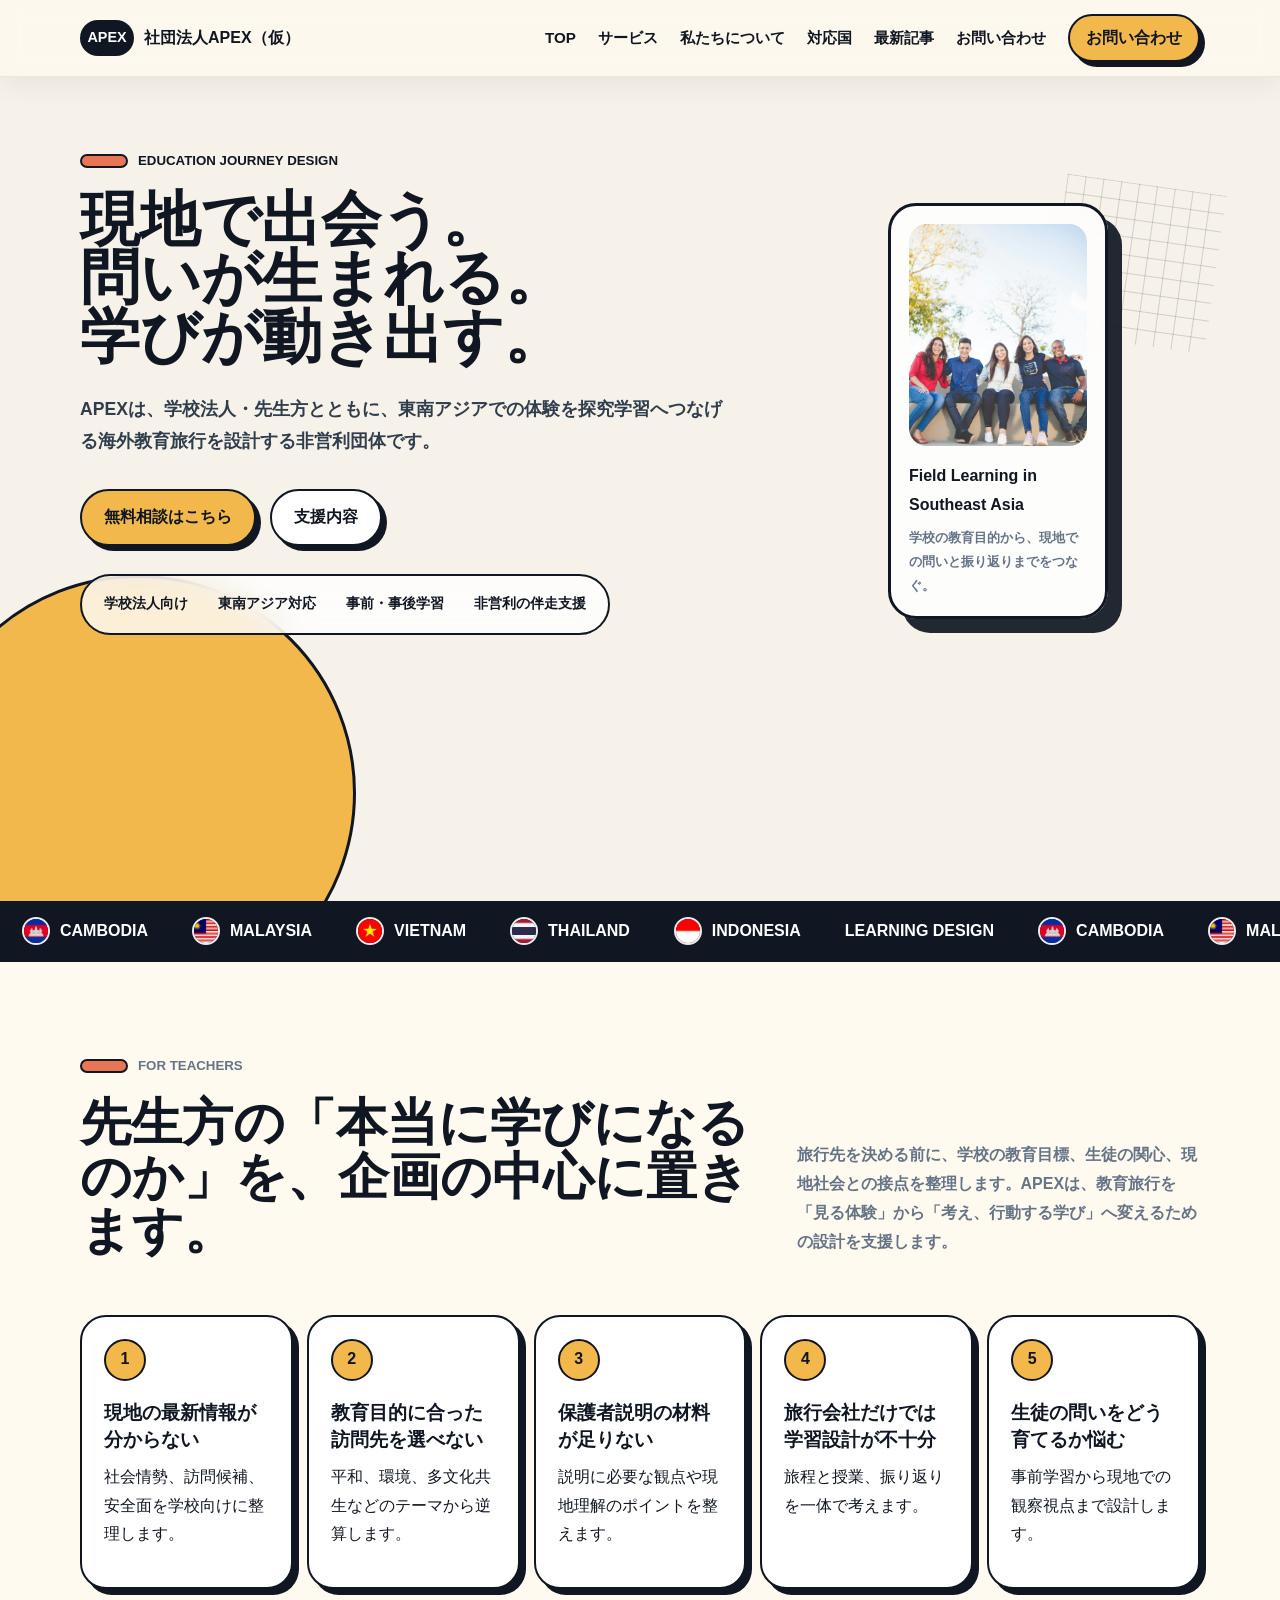
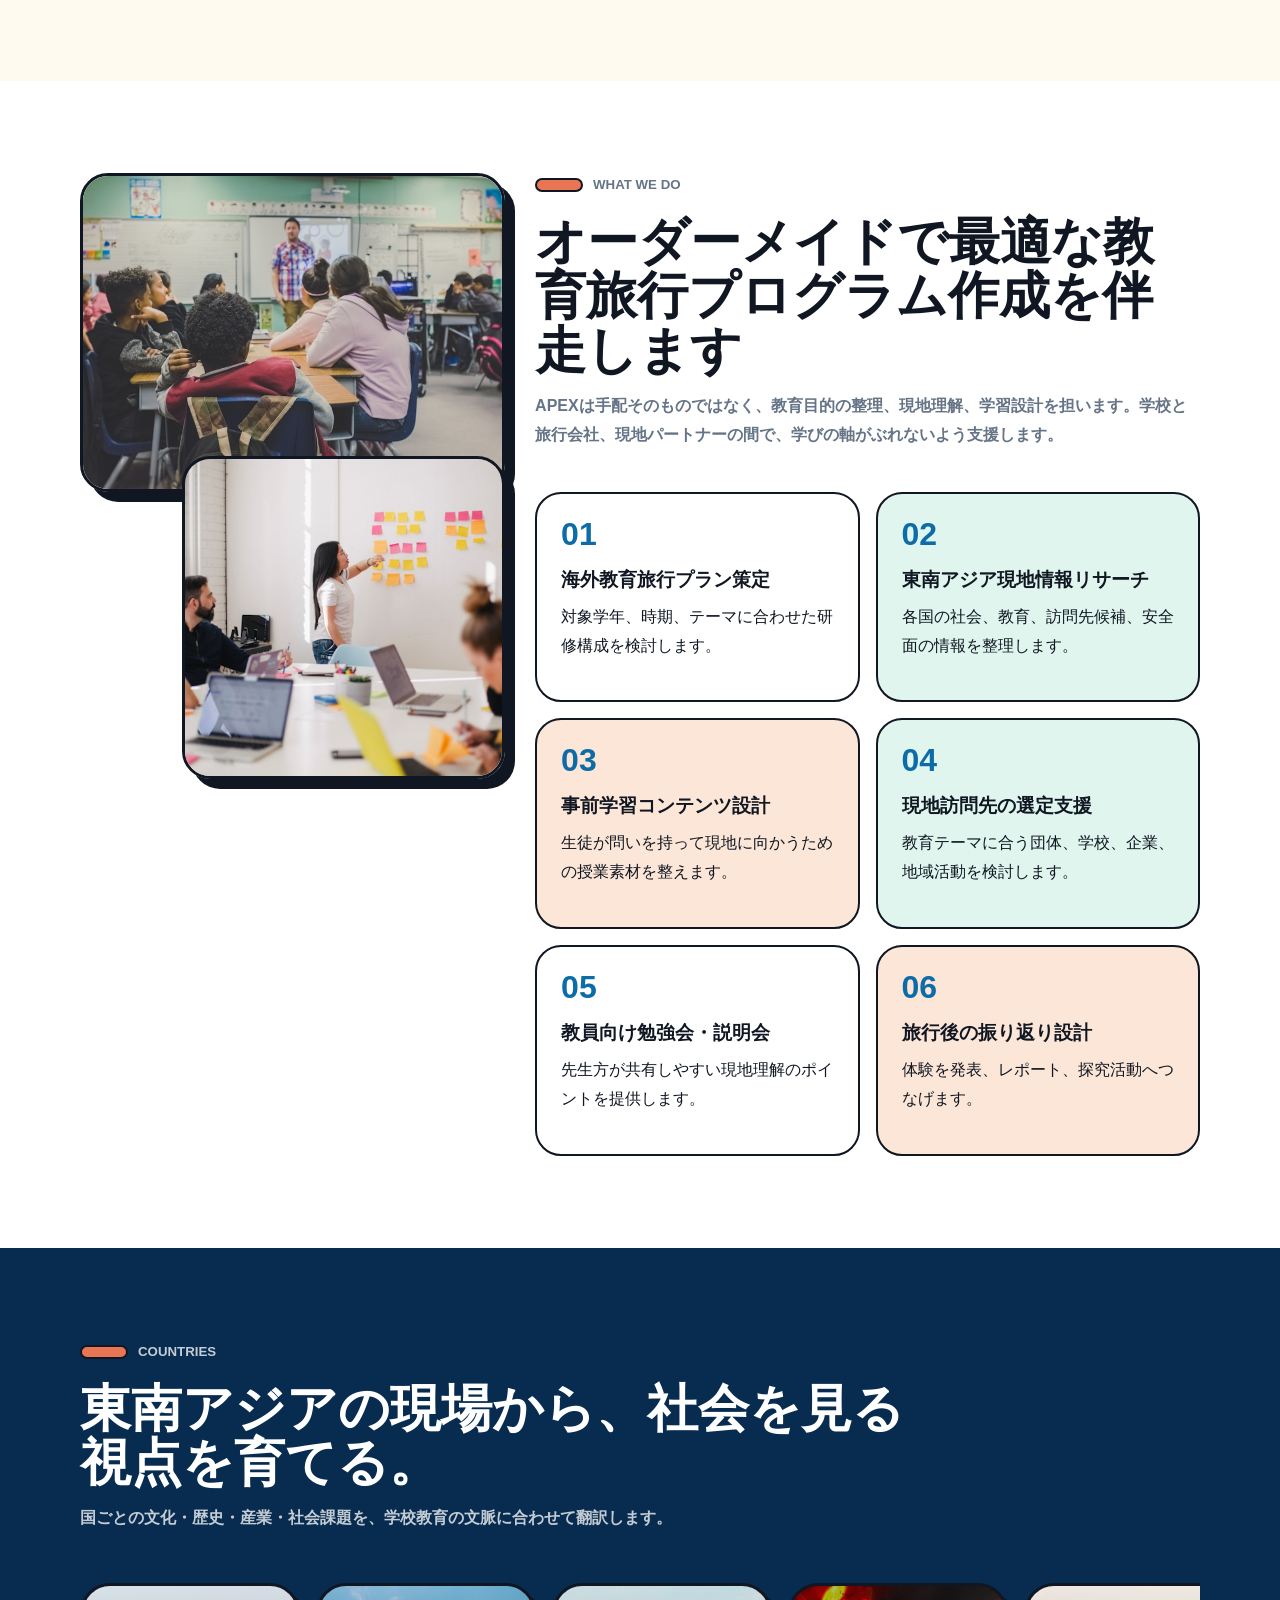
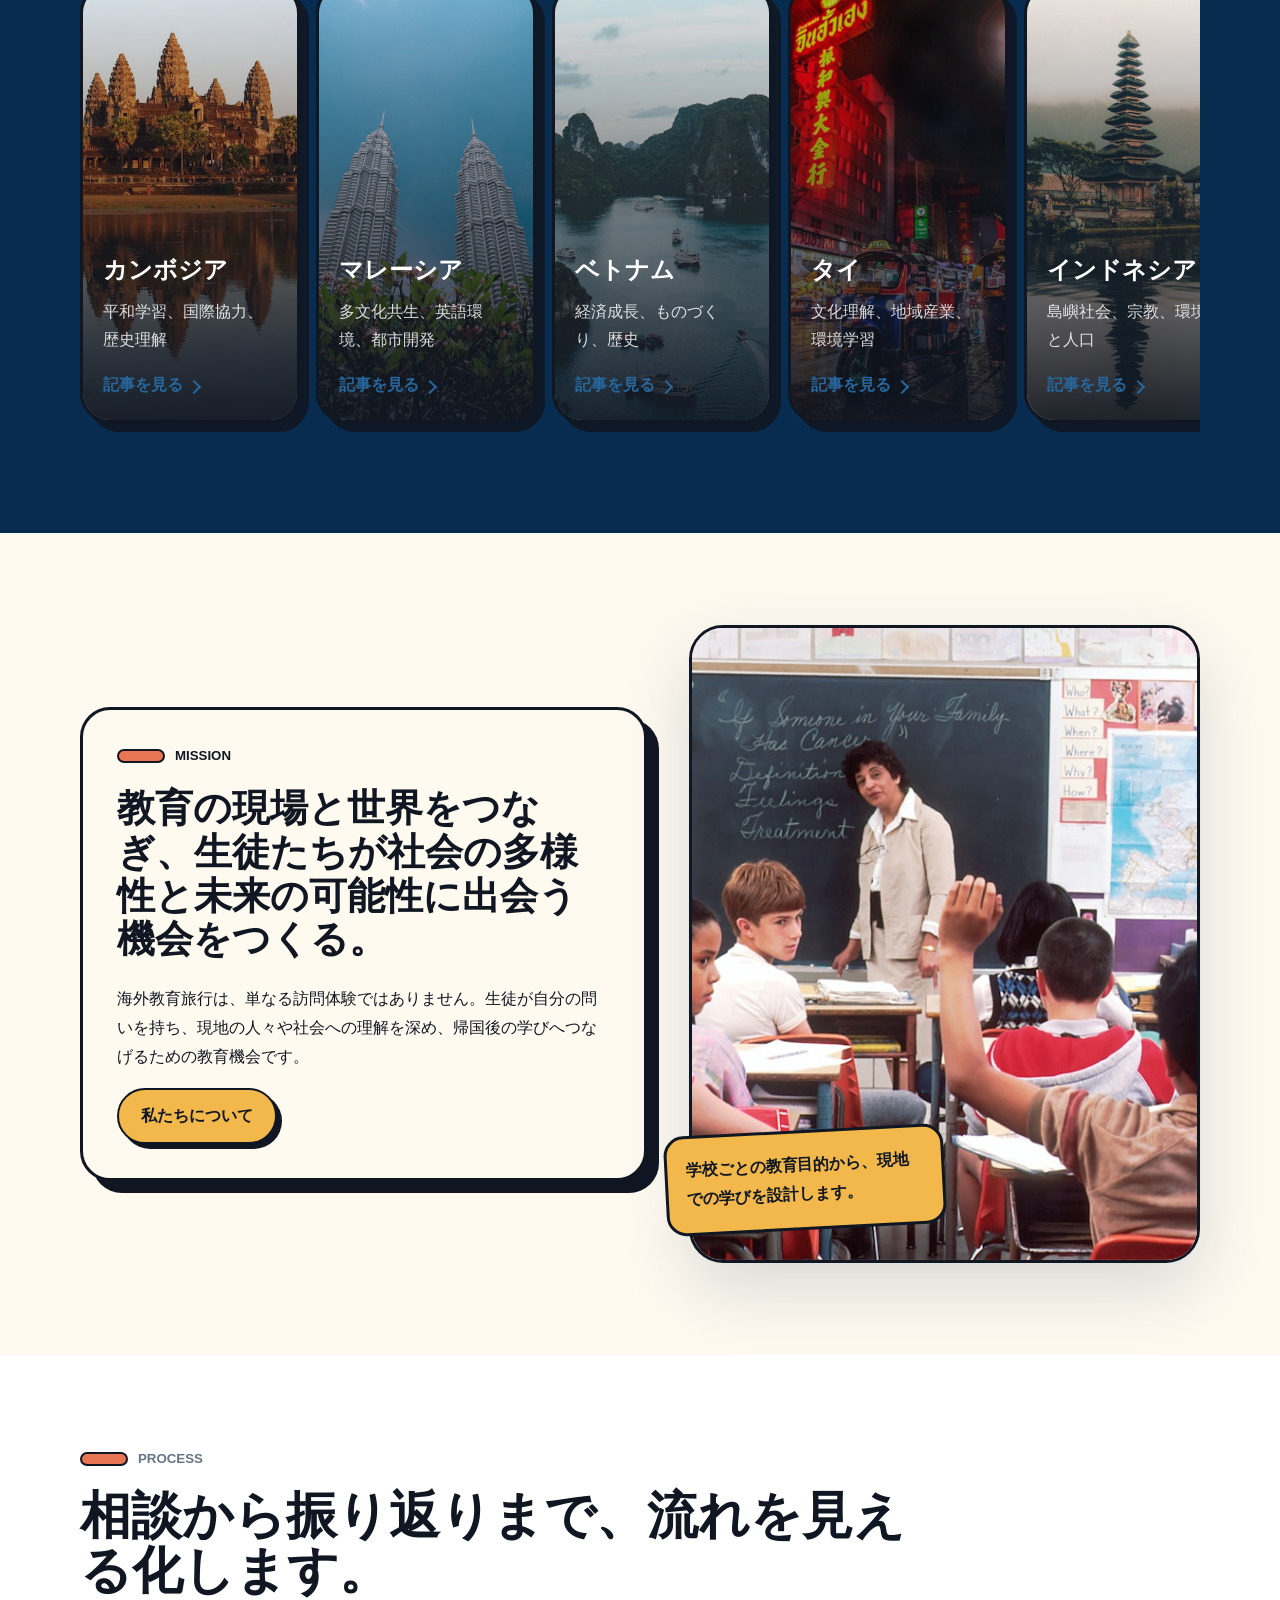
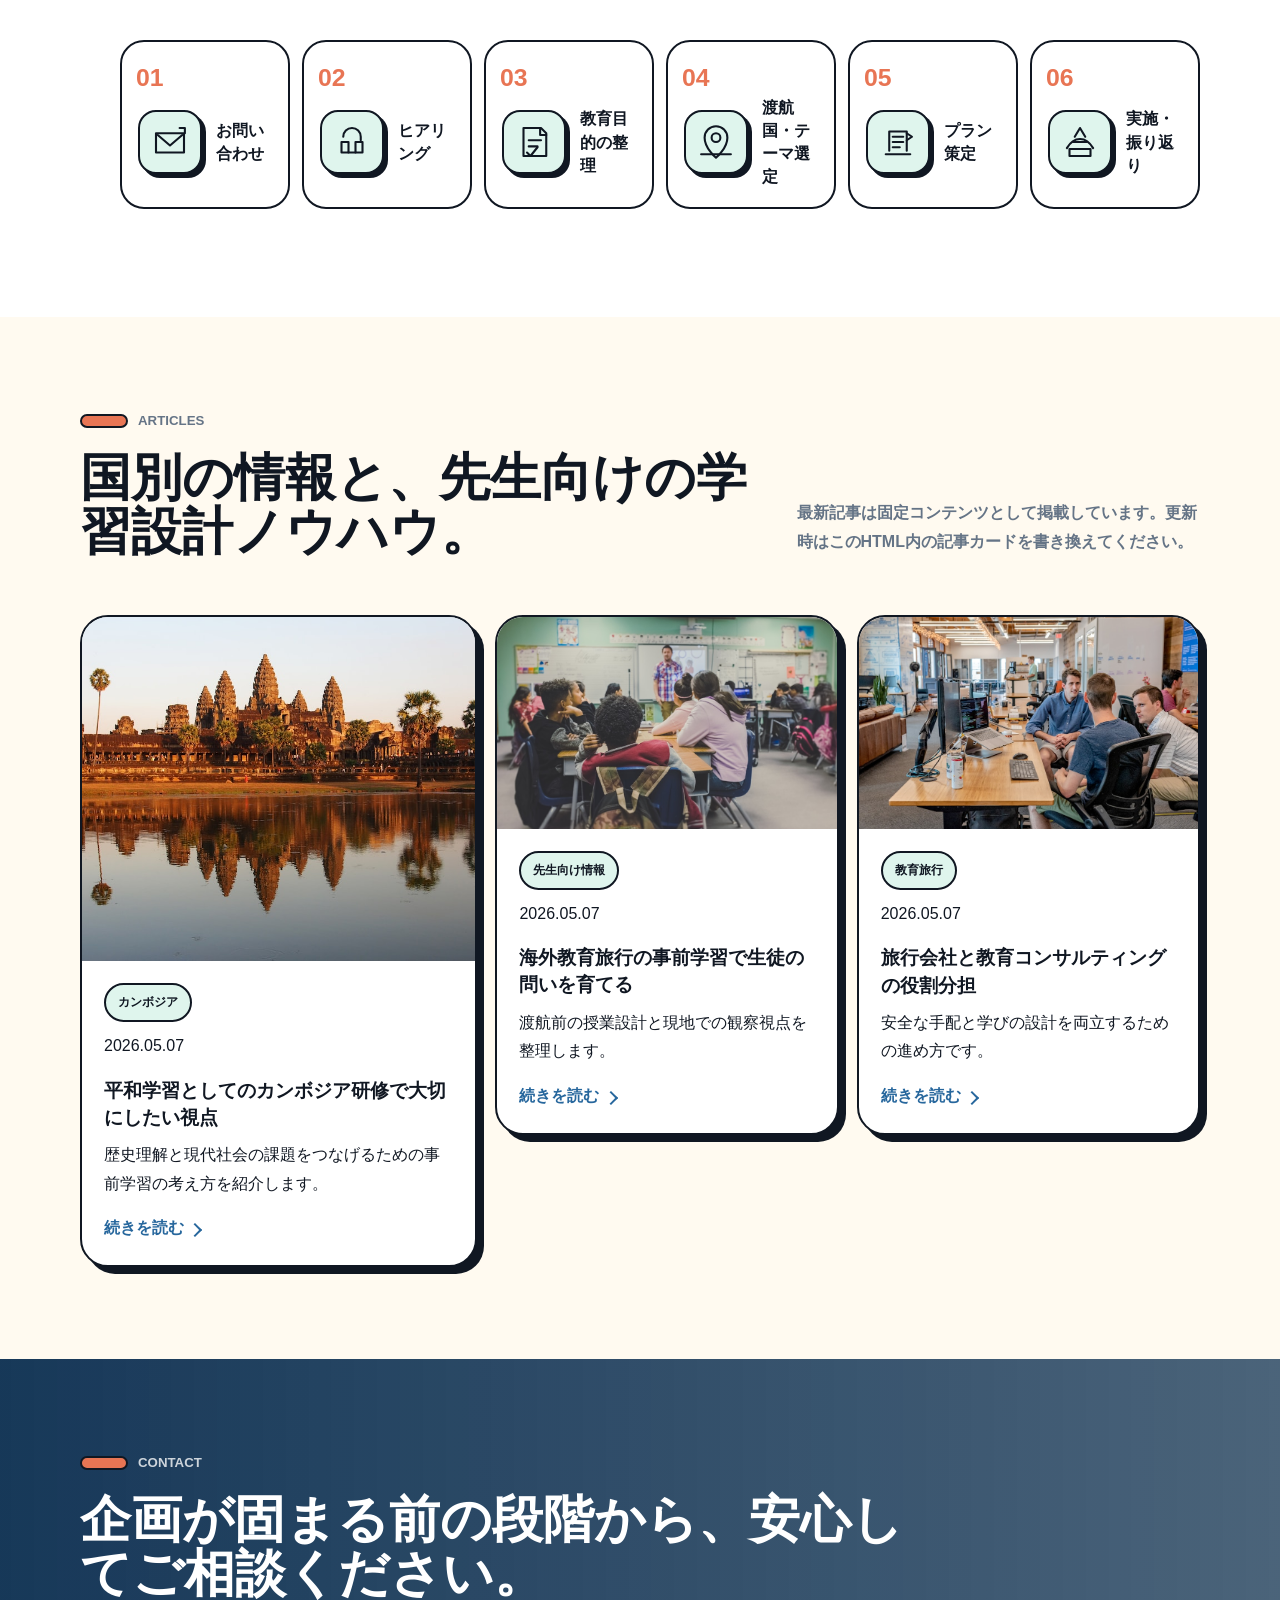
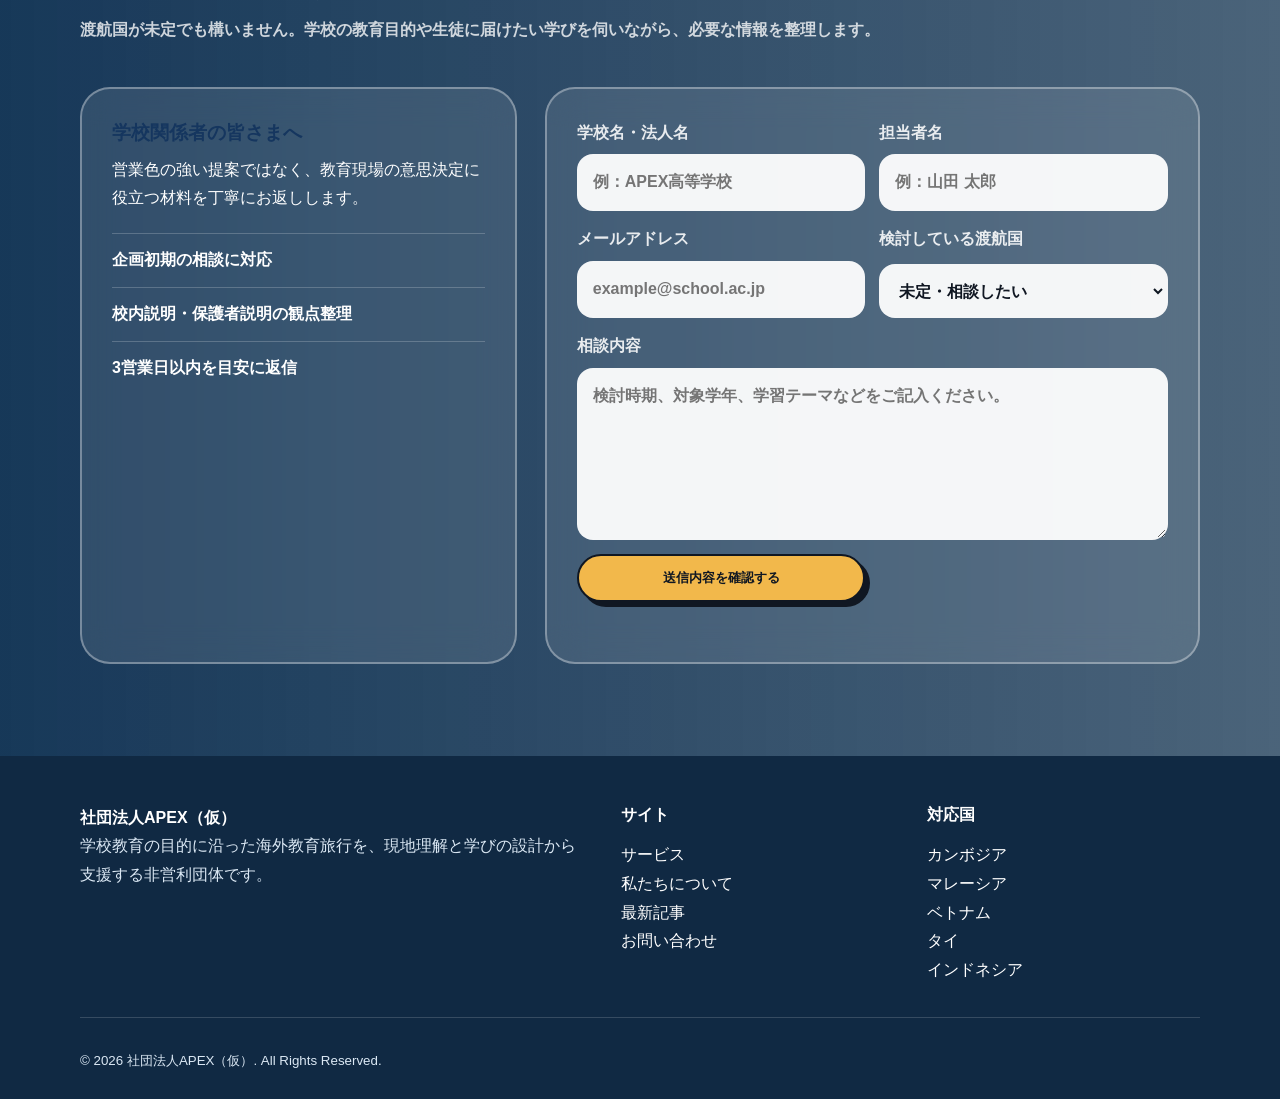
==== commit cd4e22ad: "replace website files" ====
--- a/index.html
+++ b/index.html
@@ -8,6 +8,7 @@
   <link rel="stylesheet" href="style.css">
   <link rel="stylesheet" href="assets/css/main.css">
   <link rel="stylesheet" href="assets/css/field.css">
+  <link rel="stylesheet" href="assets/css/static.css">
 </head>
 <body class="field-preview">
   <a class="skip-link" href="#main">本文へ移動</a>
@@ -121,11 +122,11 @@
           <p>国ごとの文化・歴史・産業・社会課題を、学校教育の文脈に合わせて翻訳します。</p>
         </div>
         <div class="field-country-grid">
-          <article class="field-country field-reveal"><img src="assets/images/cambodia-angkor.jpg" alt="アンコールワットの寺院建築"><div><h3>カンボジア</h3><p>平和学習、国際協力、歴史理解</p><a class="text-link" href="#articles">記事を見る</a></div></article>
-          <article class="field-country field-reveal"><img src="assets/images/malaysia-towers.jpg" alt="マレーシア・クアラルンプールのペトロナスツインタワー"><div><h3>マレーシア</h3><p>多文化共生、英語環境、都市開発</p><a class="text-link" href="#articles">記事を見る</a></div></article>
-          <article class="field-country field-reveal"><img src="assets/images/vietnam.jpg" alt="ベトナムの街並み"><div><h3>ベトナム</h3><p>経済成長、ものづくり、歴史</p><a class="text-link" href="#articles">記事を見る</a></div></article>
-          <article class="field-country field-reveal"><img src="assets/images/thailand.jpg" alt="タイの街並みと寺院"><div><h3>タイ</h3><p>文化理解、地域産業、環境学習</p><a class="text-link" href="#articles">記事を見る</a></div></article>
-          <article class="field-country field-reveal"><img src="assets/images/indonesia.jpg" alt="インドネシアの自然景観"><div><h3>インドネシア</h3><p>島嶼社会、宗教、環境と人口</p><a class="text-link" href="#articles">記事を見る</a></div></article>
+          <article class="field-country field-reveal"><img src="assets/images/cambodia-angkor.jpg" alt="アンコールワットの寺院建築"><div><h3>カンボジア</h3><p>平和学習、国際協力、歴史理解</p><a class="text-link" href="cambodia.html">記事を見る</a></div></article>
+          <article class="field-country field-reveal"><img src="assets/images/malaysia-towers.jpg" alt="マレーシア・クアラルンプールのペトロナスツインタワー"><div><h3>マレーシア</h3><p>多文化共生、英語環境、都市開発</p><a class="text-link" href="malaysia.html">記事を見る</a></div></article>
+          <article class="field-country field-reveal"><img src="assets/images/vietnam.jpg" alt="ベトナムの街並み"><div><h3>ベトナム</h3><p>経済成長、ものづくり、歴史</p><a class="text-link" href="vietnam.html">記事を見る</a></div></article>
+          <article class="field-country field-reveal"><img src="assets/images/thailand.jpg" alt="タイの街並みと寺院"><div><h3>タイ</h3><p>文化理解、地域産業、環境学習</p><a class="text-link" href="thailand.html">記事を見る</a></div></article>
+          <article class="field-country field-reveal"><img src="assets/images/indonesia.jpg" alt="インドネシアの自然景観"><div><h3>インドネシア</h3><p>島嶼社会、宗教、環境と人口</p><a class="text-link" href="indonesia.html">記事を見る</a></div></article>
         </div>
       </div>
     </section>
@@ -152,12 +153,12 @@
           <h2>相談から振り返りまで、流れを見える化します。</h2>
         </div>
         <ol class="field-flow">
-          <li class="field-reveal">お問い合わせ</li>
-          <li class="field-reveal">ヒアリング</li>
-          <li class="field-reveal">教育目的の整理</li>
-          <li class="field-reveal">渡航国・テーマ選定</li>
-          <li class="field-reveal">プラン策定</li>
-          <li class="field-reveal">実施・振り返り</li>
+          <li class="field-reveal"><span class="process-icon"><svg viewBox="0 0 48 48"><path d="M8 14h32v22H8z"/><path d="m10 16 14 12 14-12"/><path d="M35 8h6v6"/></svg></span><span class="process-title">お問い合わせ</span></li>
+          <li class="field-reveal"><span class="process-icon"><svg viewBox="0 0 48 48"><path d="M14 18a10 10 0 0 1 20 0v4"/><path d="M12 24h8v12h-8zM28 24h8v12h-8z"/><path d="M20 36h8"/></svg></span><span class="process-title">ヒアリング</span></li>
+          <li class="field-reveal"><span class="process-icon"><svg viewBox="0 0 48 48"><path d="M12 8h20l6 6v26H12z"/><path d="M31 8v8h7"/><path d="M18 22h14M18 29h10"/><path d="m16 36 4 4 8-10"/></svg></span><span class="process-title">教育目的の整理</span></li>
+          <li class="field-reveal"><span class="process-icon"><svg viewBox="0 0 48 48"><path d="M24 42s13-11 13-23A13 13 0 1 0 11 19c0 12 13 23 13 23z"/><circle cx="24" cy="19" r="5"/><path d="M7 38h34"/></svg></span><span class="process-title">渡航国・テーマ選定</span></li>
+          <li class="field-reveal"><span class="process-icon"><svg viewBox="0 0 48 48"><path d="M10 38h28"/><path d="M14 34V12h20v22"/><path d="M18 18h12M18 24h12M18 30h8"/><path d="M34 14l6 4-6 4"/></svg></span><span class="process-title">プラン策定</span></li>
+          <li class="field-reveal"><span class="process-icon"><svg viewBox="0 0 48 48"><path d="M9 31c8-14 22-14 30 0"/><path d="M12 32h24v8H12z"/><path d="M18 18l6-10 6 10"/><path d="M16 24h16"/></svg></span><span class="process-title">実施・振り返り</span></li>
         </ol>
       </div>
     </section>
@@ -172,9 +173,9 @@
           <p>最新記事は固定コンテンツとして掲載しています。更新時はこのHTML内の記事カードを書き換えてください。</p>
         </div>
         <div class="field-article-grid">
-          <article class="field-article field-reveal"><img src="assets/images/cambodia-angkor.jpg" alt="アンコールワットの寺院建築"><div class="field-article__body"><span class="field-tag">カンボジア</span><p>2026.05.07</p><h3>平和学習としてのカンボジア研修で大切にしたい視点</h3><p>歴史理解と現代社会の課題をつなげるための事前学習の考え方を紹介します。</p><a class="text-link" href="#">続きを読む</a></div></article>
-          <article class="field-article field-reveal"><img src="assets/images/classroom.jpg" alt="教室で学ぶ生徒たち"><div class="field-article__body"><span class="field-tag">先生向け情報</span><p>2026.05.07</p><h3>海外教育旅行の事前学習で生徒の問いを育てる</h3><p>渡航前の授業設計と現地での観察視点を整理します。</p><a class="text-link" href="#">続きを読む</a></div></article>
-          <article class="field-article field-reveal"><img src="assets/images/article-meeting.jpg" alt="会議で意見交換する様子"><div class="field-article__body"><span class="field-tag">教育旅行</span><p>2026.05.07</p><h3>旅行会社と教育コンサルティングの役割分担</h3><p>安全な手配と学びの設計を両立するための進め方です。</p><a class="text-link" href="#">続きを読む</a></div></article>
+          <article class="field-article field-reveal"><img src="assets/images/cambodia-angkor.jpg" alt="アンコールワットの寺院建築"><div class="field-article__body"><span class="field-tag">カンボジア</span><p>2026.05.07</p><h3>平和学習としてのカンボジア研修で大切にしたい視点</h3><p>歴史理解と現代社会の課題をつなげるための事前学習の考え方を紹介します。</p><a class="text-link" href="cambodia.html">続きを読む</a></div></article>
+          <article class="field-article field-reveal"><img src="assets/images/classroom.jpg" alt="教室で学ぶ生徒たち"><div class="field-article__body"><span class="field-tag">先生向け情報</span><p>2026.05.07</p><h3>海外教育旅行の事前学習で生徒の問いを育てる</h3><p>渡航前の授業設計と現地での観察視点を整理します。</p><a class="text-link" href="about.html">続きを読む</a></div></article>
+          <article class="field-article field-reveal"><img src="assets/images/article-meeting.jpg" alt="会議で意見交換する様子"><div class="field-article__body"><span class="field-tag">教育旅行</span><p>2026.05.07</p><h3>旅行会社と教育コンサルティングの役割分担</h3><p>安全な手配と学びの設計を両立するための進め方です。</p><a class="text-link" href="#service">続きを読む</a></div></article>
         </div>
       </div>
     </section>
@@ -192,13 +193,14 @@
             <p>営業色の強い提案ではなく、教育現場の意思決定に役立つ材料を丁寧にお返しします。</p>
             <ul><li>企画初期の相談に対応</li><li>校内説明・保護者説明の観点整理</li><li>3営業日以内を目安に返信</li></ul>
           </aside>
-          <form class="field-form field-reveal" action="#" method="post">
+          <form class="field-form field-reveal" action="#" method="post" data-static-contact>
             <label>学校名・法人名<input type="text" name="organization" placeholder="例：APEX高等学校"></label>
             <label>担当者名<input type="text" name="name" placeholder="例：山田 太郎"></label>
             <label>メールアドレス<input type="email" name="email" placeholder="example@school.ac.jp"></label>
             <label>検討している渡航国<select name="country"><option>未定・相談したい</option><option>カンボジア</option><option>マレーシア</option><option>ベトナム</option><option>タイ</option><option>インドネシア</option></select></label>
             <label class="form-wide">相談内容<textarea name="message" rows="5" placeholder="検討時期、対象学年、学習テーマなどをご記入ください。"></textarea></label>
             <button class="button" type="submit">送信内容を確認する</button>
+            <p class="form-wide" data-form-message></p>
           </form>
         </div>
       </div>
@@ -209,12 +211,13 @@
     <div class="container footer-grid">
       <div><a class="footer-brand" href="index.html#top">社団法人APEX（仮）</a><p>学校教育の目的に沿った海外教育旅行を、現地理解と学びの設計から支援する非営利団体です。</p></div>
       <nav aria-label="フッターナビゲーション"><h2>サイト</h2><ul><li><a href="index.html#service">サービス</a></li><li><a href="about.html">私たちについて</a></li><li><a href="index.html#articles">最新記事</a></li><li><a href="index.html#contact">お問い合わせ</a></li></ul></nav>
-      <nav aria-label="対応国リンク"><h2>対応国</h2><ul><li><a href="index.html#countries">カンボジア</a></li><li><a href="index.html#countries">マレーシア</a></li><li><a href="index.html#countries">ベトナム</a></li><li><a href="index.html#countries">タイ</a></li><li><a href="index.html#countries">インドネシア</a></li></ul></nav>
+      <nav aria-label="対応国リンク"><h2>対応国</h2><ul><li><a href="cambodia.html">カンボジア</a></li><li><a href="malaysia.html">マレーシア</a></li><li><a href="vietnam.html">ベトナム</a></li><li><a href="thailand.html">タイ</a></li><li><a href="indonesia.html">インドネシア</a></li></ul></nav>
     </div>
     <div class="container footer-bottom"><small>&copy; 2026 社団法人APEX（仮）. All Rights Reserved.</small></div>
   </footer>
   <script src="assets/js/main.js"></script>
   <script src="assets/js/field.js"></script>
+  <script src="assets/js/static.js"></script>
 </body>
 </html>
 
--- a/assets/css/static.css
+++ b/assets/css/static.css
@@ -0,0 +1,217 @@
+.field-hero h1 {
+  max-width: 960px;
+  font-size: clamp(2.7rem, 4.65vw, 5.05rem);
+}
+
+.field-hero h1 span {
+  white-space: nowrap;
+}
+
+@media (min-width: 1121px) {
+  .field-hero__grid {
+    grid-template-columns: minmax(720px, 1fr) minmax(300px, 0.58fr);
+  }
+}
+
+.field-flow li {
+  display: grid;
+  grid-template-columns: auto 1fr;
+  gap: 14px;
+  align-items: center;
+  min-height: 168px;
+  padding: 54px 16px 18px;
+}
+
+.process-icon {
+  display: grid;
+  place-items: center;
+  width: 64px;
+  height: 64px;
+  background: var(--field-mint);
+  border: 2px solid var(--field-ink);
+  border-radius: 18px;
+  box-shadow: 4px 4px 0 var(--field-ink);
+}
+
+.process-icon svg {
+  width: 42px;
+  height: 42px;
+  stroke: var(--field-ink);
+  stroke-width: 2.4;
+  fill: none;
+  stroke-linecap: round;
+  stroke-linejoin: round;
+}
+
+.process-title {
+  line-height: 1.45;
+}
+
+.country-hero {
+  position: relative;
+  color: #fff;
+  background: var(--field-ink);
+  isolation: isolate;
+}
+
+.country-hero::before {
+  position: absolute;
+  inset: 0;
+  z-index: -2;
+  content: "";
+  background: var(--country-hero-image) center / cover;
+}
+
+.country-hero::after {
+  position: absolute;
+  inset: 0;
+  z-index: -1;
+  content: "";
+  background: linear-gradient(90deg, rgba(8, 44, 79, 0.96), rgba(8, 44, 79, 0.58));
+}
+
+.country-hero .field-heading {
+  max-width: 900px;
+}
+
+.country-hero .field-heading p {
+  color: rgba(255, 255, 255, 0.8);
+}
+
+.country-facts {
+  display: grid;
+  grid-template-columns: repeat(4, 1fr);
+  gap: 14px;
+}
+
+.country-fact {
+  padding: 20px;
+  background: #fff;
+  border: 2px solid var(--field-ink);
+  border-radius: 24px;
+  box-shadow: 5px 5px 0 var(--field-ink);
+}
+
+.country-fact strong {
+  display: block;
+  color: var(--field-coral);
+  font-size: 0.9rem;
+}
+
+.country-content-grid {
+  display: grid;
+  grid-template-columns: minmax(0, 0.9fr) minmax(320px, 1.1fr);
+  gap: 34px;
+  align-items: start;
+}
+
+.country-photo-card {
+  position: sticky;
+  top: 104px;
+  overflow: hidden;
+  border: 3px solid var(--field-ink);
+  border-radius: 30px;
+  box-shadow: 10px 10px 0 var(--field-ink);
+}
+
+.country-photo-card img {
+  width: 100%;
+  aspect-ratio: 4 / 5;
+  object-fit: cover;
+}
+
+.country-panel {
+  padding: 28px;
+  background: #fff;
+  border: 2px solid var(--field-ink);
+  border-radius: 28px;
+}
+
+.country-panel + .country-panel {
+  margin-top: 18px;
+}
+
+.theme-list {
+  display: grid;
+  grid-template-columns: repeat(2, 1fr);
+  gap: 12px;
+  padding: 0;
+  list-style: none;
+}
+
+.theme-list li {
+  padding: 14px;
+  background: var(--field-paper);
+  border: 2px solid var(--field-ink);
+  border-radius: 18px;
+  font-weight: 800;
+}
+
+.sample-flow {
+  display: grid;
+  gap: 12px;
+  padding: 0;
+  list-style: none;
+  counter-reset: country-flow;
+}
+
+.sample-flow li {
+  position: relative;
+  padding: 14px 16px 14px 58px;
+  background: var(--field-mint);
+  border: 2px solid var(--field-ink);
+  border-radius: 18px;
+  font-weight: 800;
+}
+
+.sample-flow li::before {
+  position: absolute;
+  left: 16px;
+  top: 13px;
+  counter-increment: country-flow;
+  content: counter(country-flow, decimal-leading-zero);
+  color: var(--field-coral);
+}
+
+@media (max-width: 1120px) {
+  .country-facts {
+    grid-template-columns: repeat(2, 1fr);
+  }
+
+  .country-content-grid {
+    grid-template-columns: 1fr;
+  }
+
+  .country-photo-card {
+    position: static;
+  }
+}
+
+@media (max-width: 720px) {
+  .field-hero h1 {
+    font-size: clamp(1.85rem, 10vw, 3.25rem);
+    line-height: 1.05;
+  }
+
+  .field-flow li {
+    grid-template-columns: auto 1fr;
+    min-height: 118px;
+    padding: 48px 14px 14px;
+  }
+
+  .process-icon {
+    width: 54px;
+    height: 54px;
+    border-radius: 16px;
+  }
+
+  .process-icon svg {
+    width: 34px;
+    height: 34px;
+  }
+
+  .country-facts,
+  .theme-list {
+    grid-template-columns: 1fr;
+  }
+}
